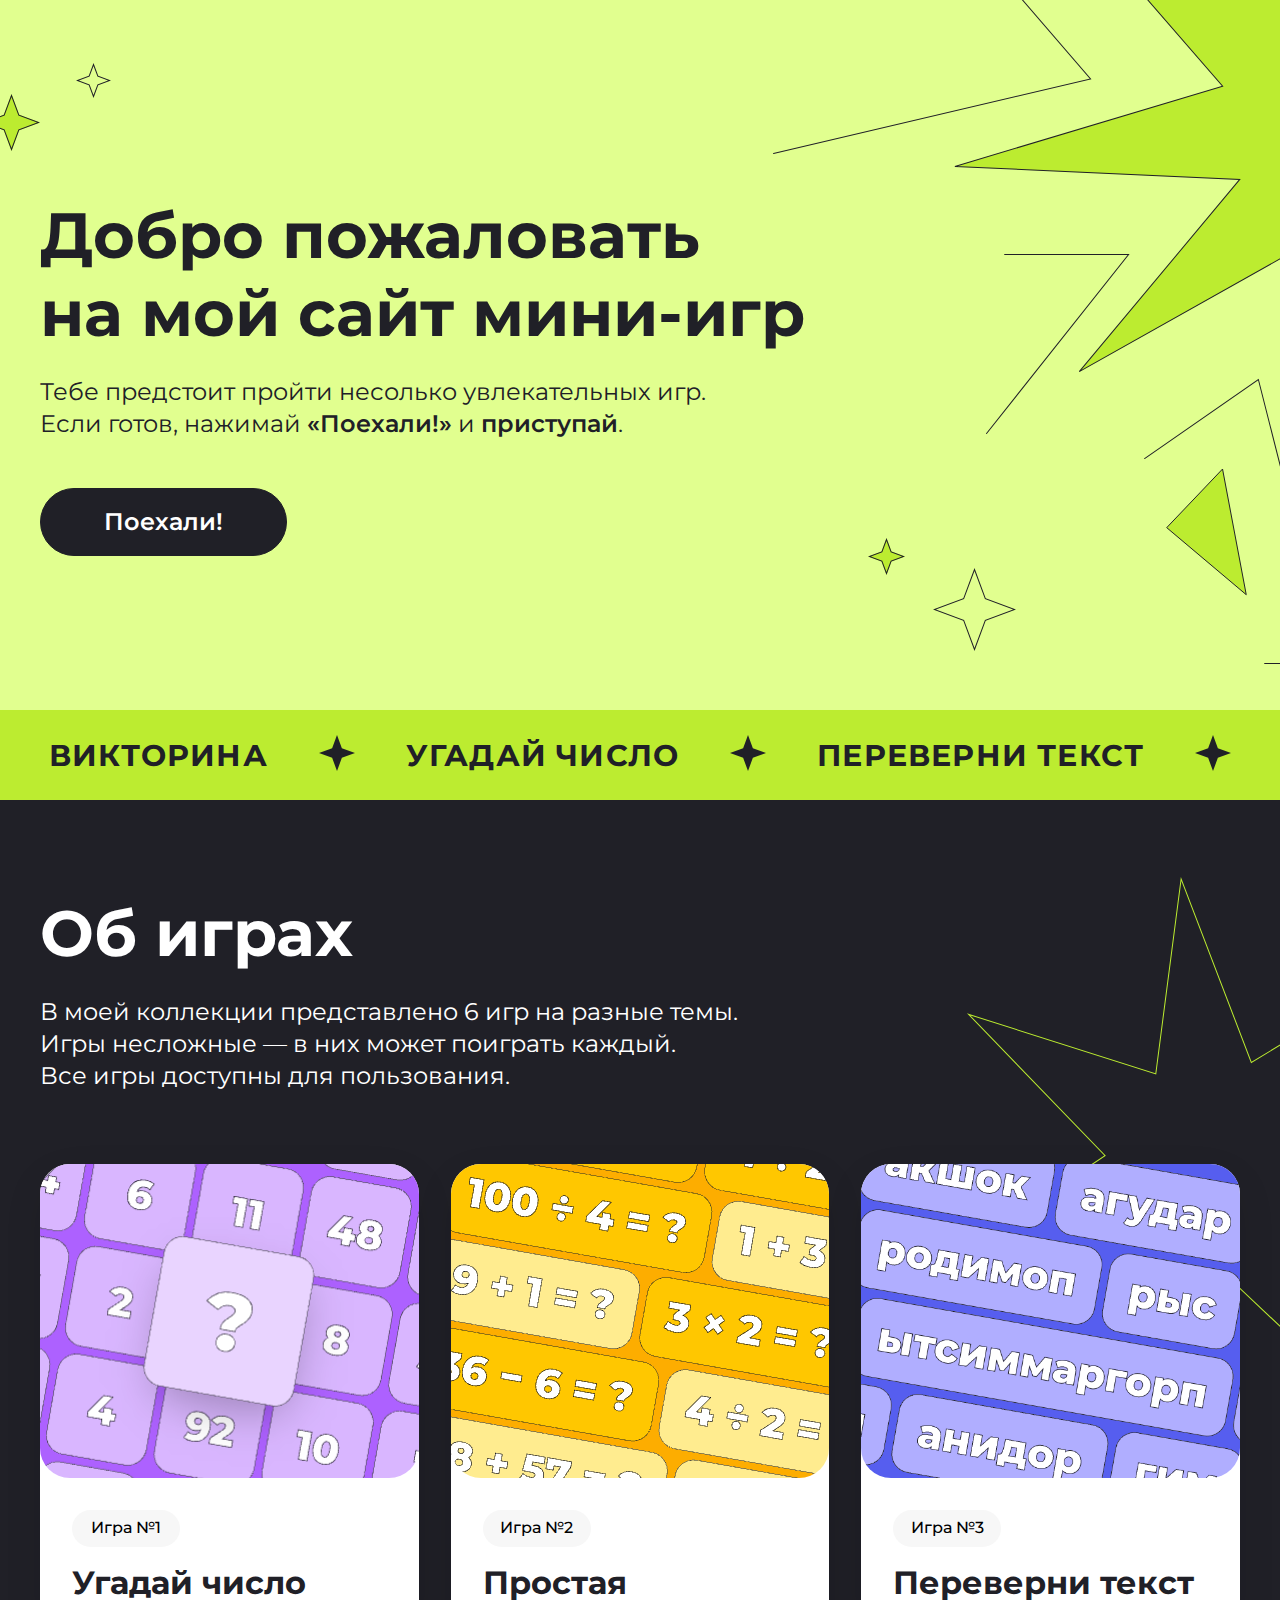
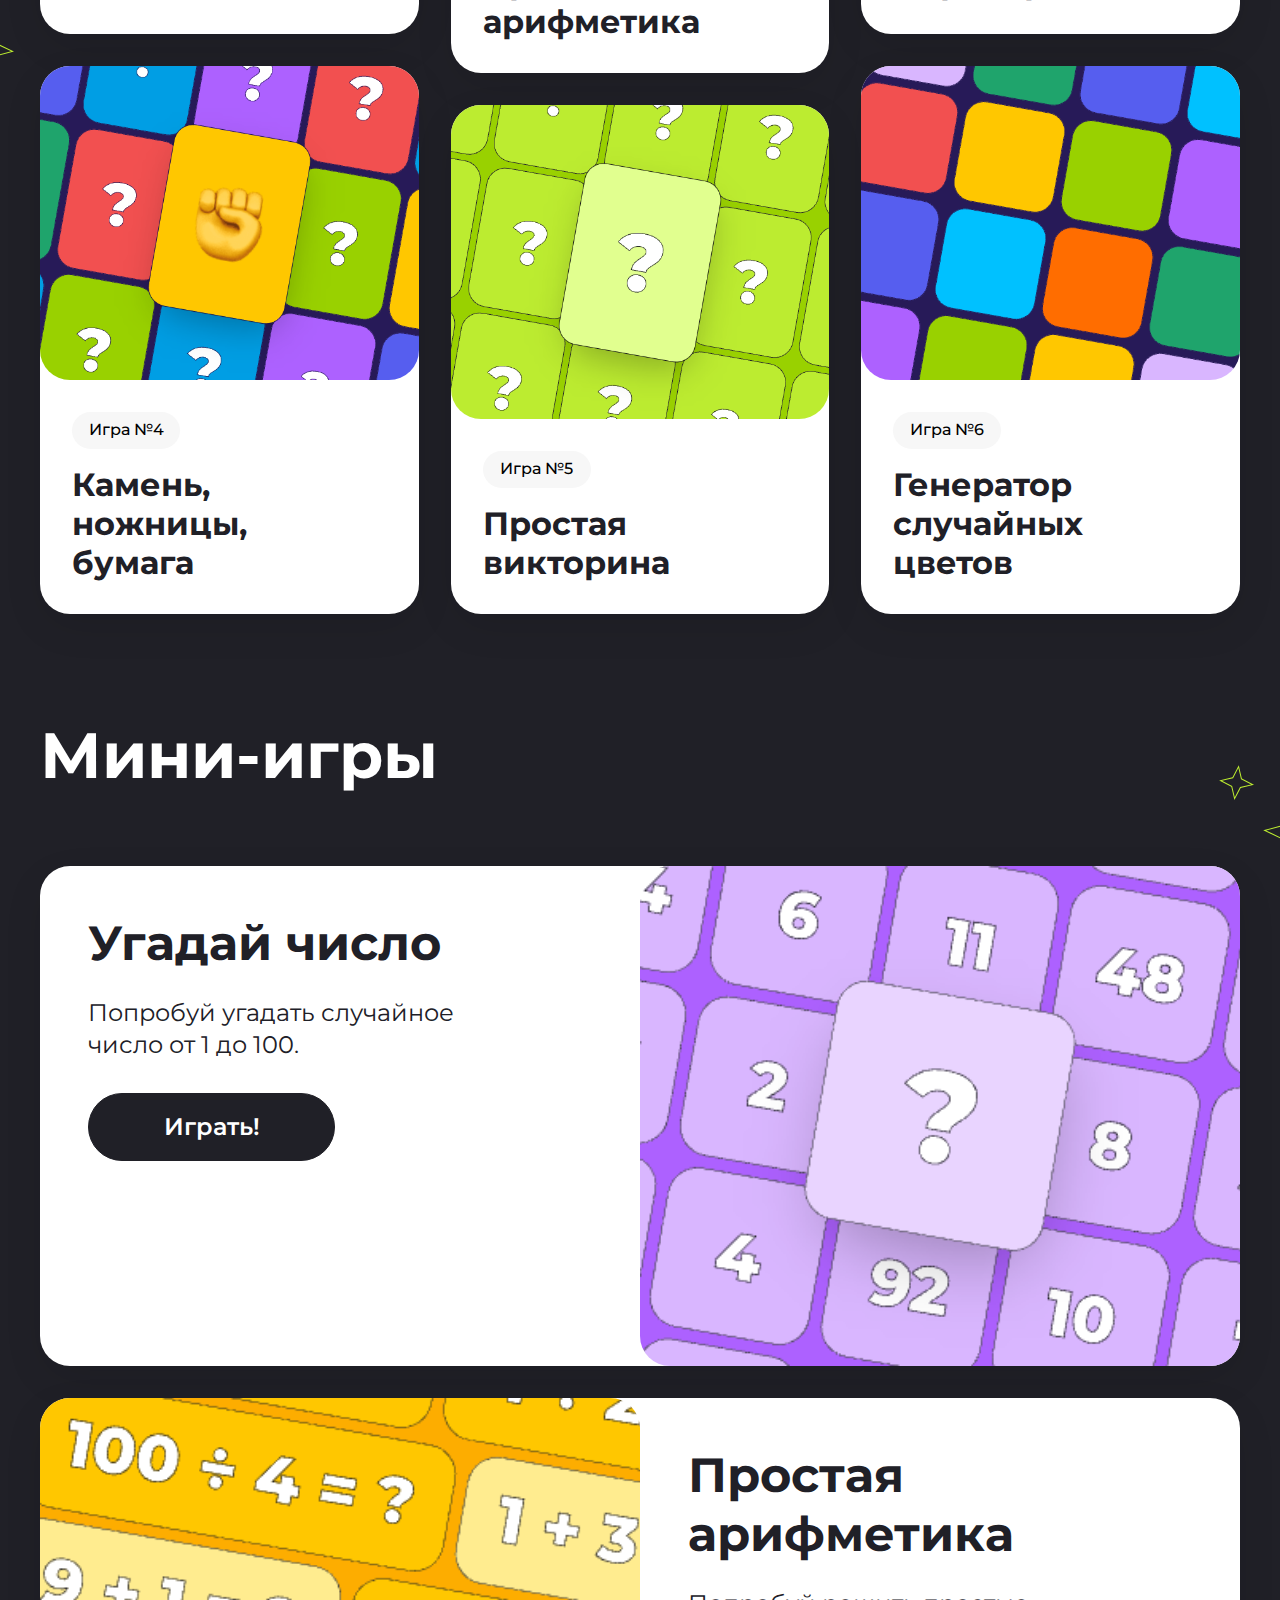
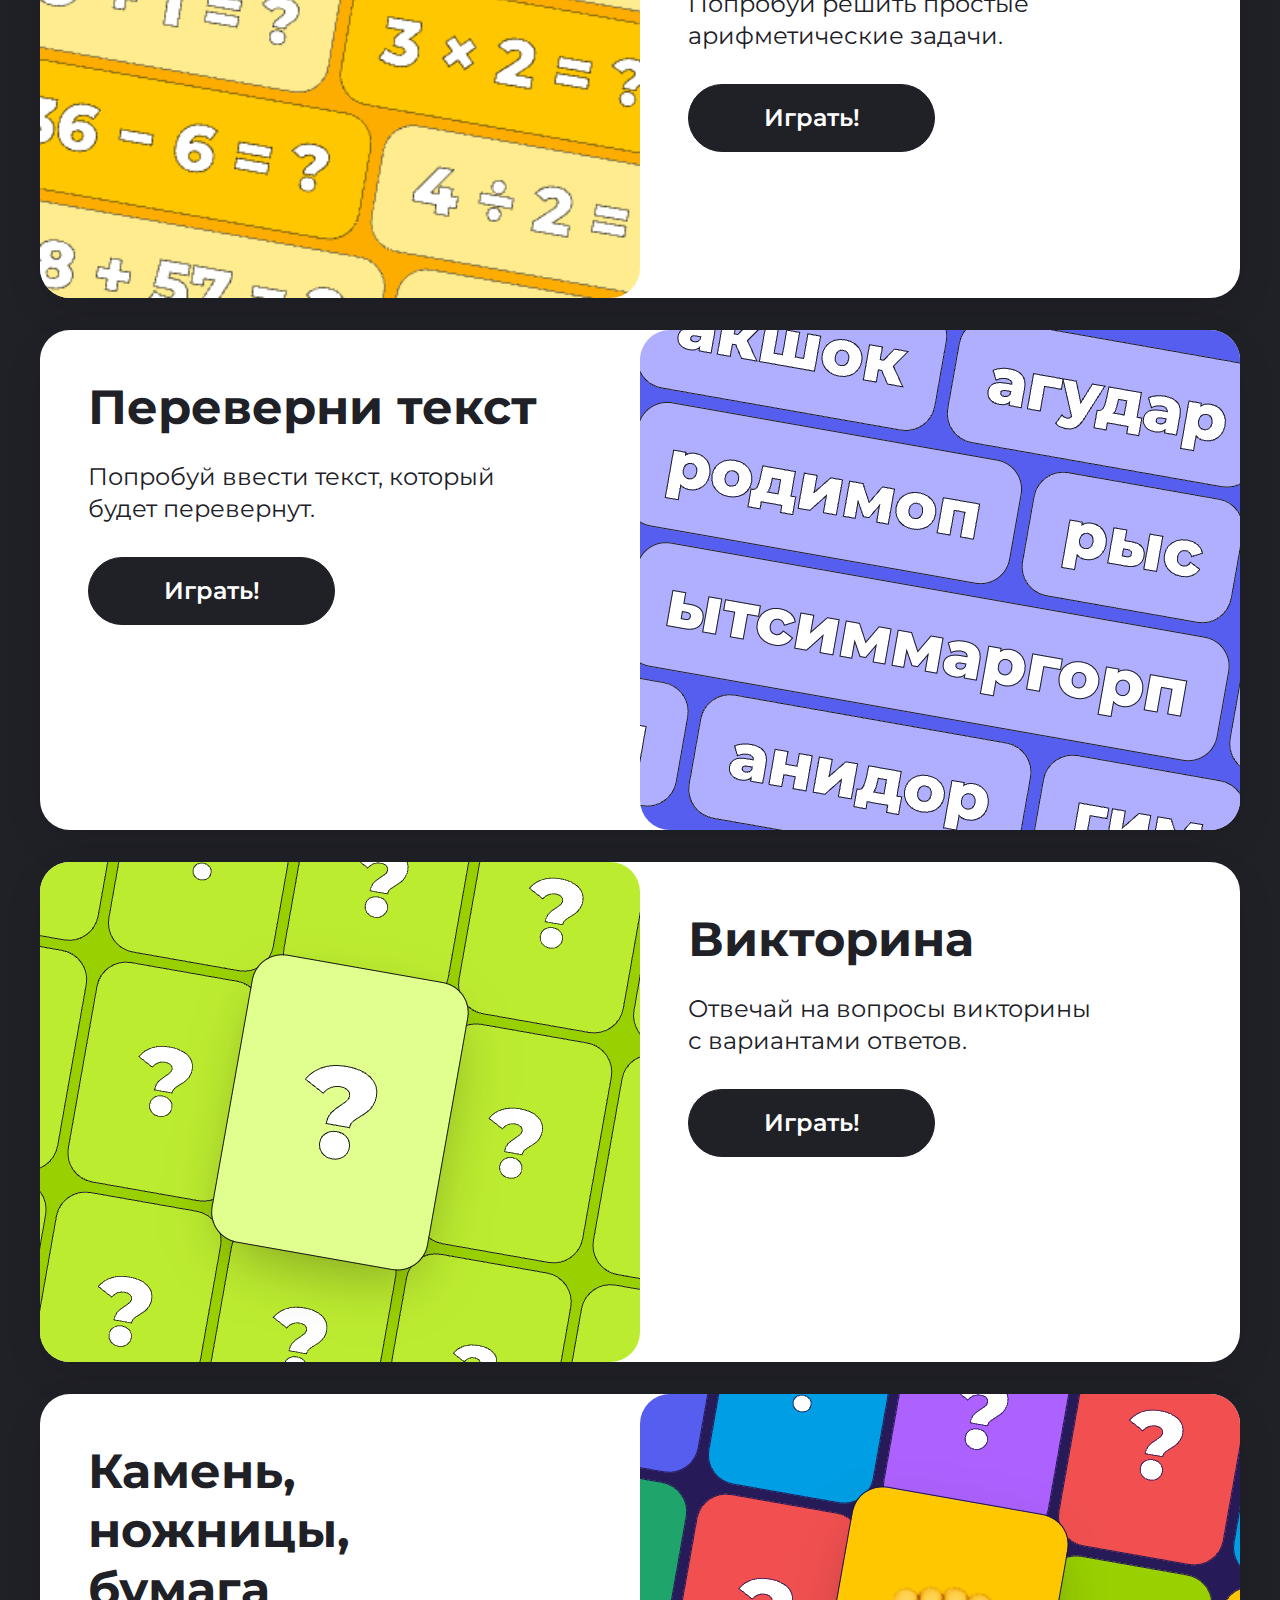
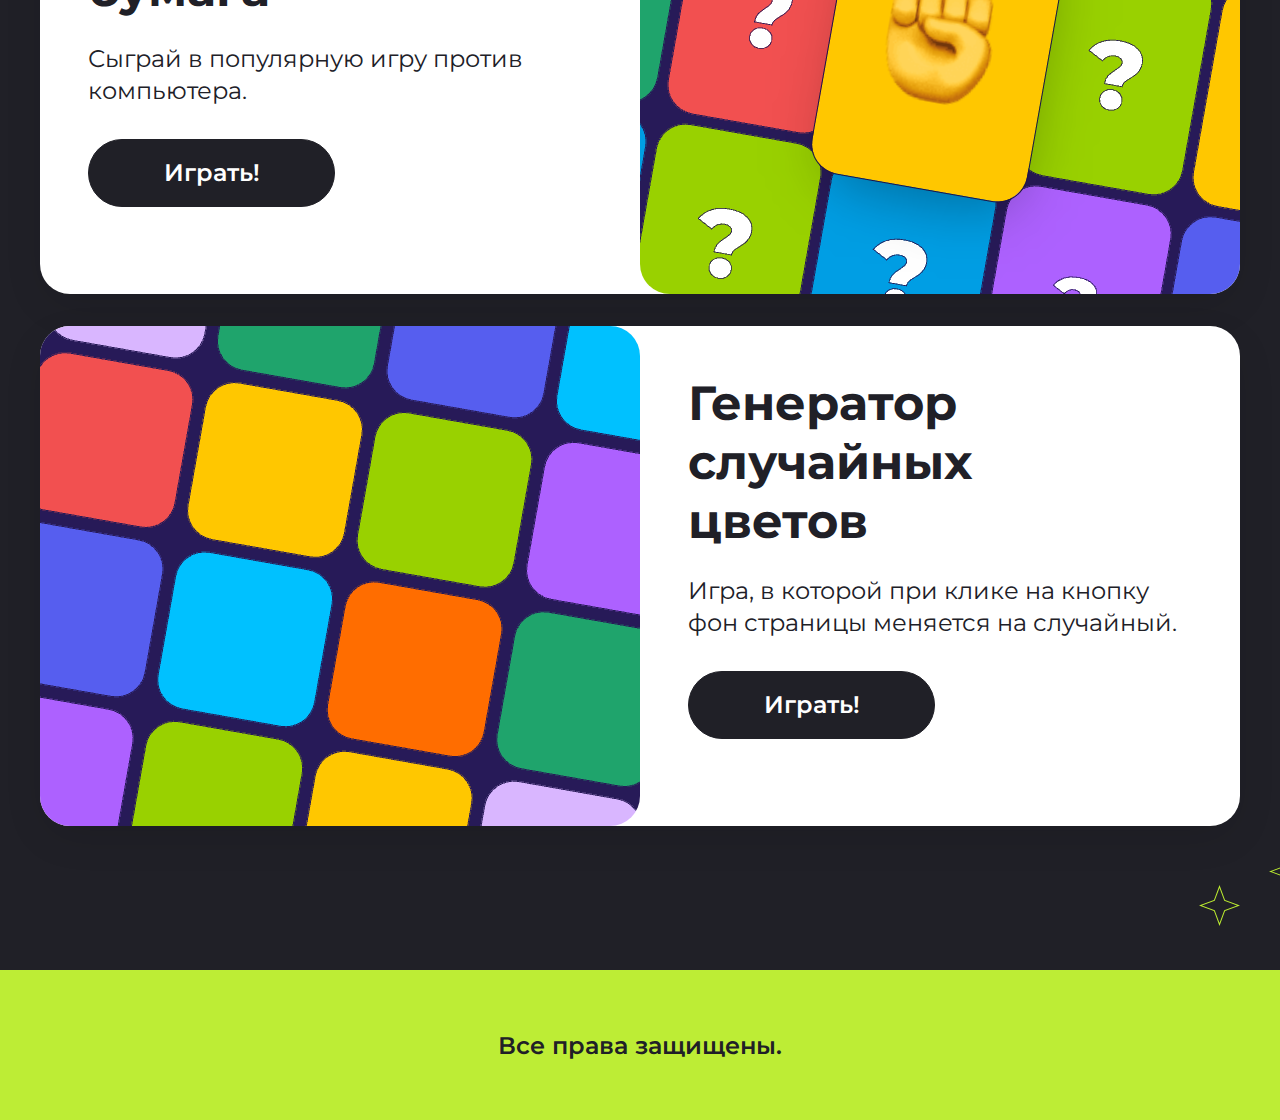
==== index.html @ 2d2fa8d8 "Merge pull request #4 from TheFimerHub/homework_4" ====
<!DOCTYPE html>
<html lang="en">
<head>
    <meta charset="UTF-8">
    <meta name="viewport" content="width=device-width, initial-scale=1.0">
    <title>Mini Games</title>
    <!-- Семейство шрифтов -->
    <link rel="preconnect" href="https://fonts.googleapis.com">
    <link rel="preconnect" href="https://fonts.gstatic.com" crossorigin>
    <link href="https://fonts.googleapis.com/css2?family=Montserrat:ital,wght@0,100..900;1,100..900&display=swap" rel="stylesheet">
    <!-- Css путь -->
    <link rel="stylesheet" href="./css/style.css">
</head>
<body>
    <main>
        <div class="top center">
            <h1 class="top__title">Добро пожаловать 
                <br>на мой сайт мини-игр</h1>
            <p class="top__p">Тебе предстоит пройти несолько увлекательных игр.
            <br> Если готов, нажимай <span>«Поехали!»</span> и <span>приступай</span>.</p>
            <p class="top__p top__p_mob">Тебе предстоит пройти несколько увлекательных игр.
                Если готов, нажимай <span>«Поехали!»</span> и <span>приступай</span>.</p>
                <a href="#about" class="top__btn top__btn_desktop">Поехали!</a>
                <a href="#mgames" class="top__btn top__btn_mobile">Поехали!</a>
        </div>
        <div class="dec-elements">
            <img src="/img/star_1.svg" alt="Декоративная звезда" class="dec-elements__star dec-elements__star_1" aria-label="Декоративный элемент">
            <img src="/img/star_2.svg" alt="Декоративная звезда" class="dec-elements__star dec-elements__star_2" aria-label="Декоративный элемент">
            <img src="/img/star_3.svg" alt="Element" class="dec-elements__star dec-elements__star_3">
            <img src="/img/star_4.svg" alt="Element" class="dec-elements__star dec-elements__star_4">
            <img src="/img/star_5.svg" alt="Element" class="dec-elements__star dec-elements__star_5">
            <img src="/img/triangle.svg" alt="Element" class="dec-elements__triangle">
            <img src="/img/lines.svg" alt="Element" class="dec-elements__lines">
        </div>
        <div class="move-bar">
            <h2 class="move-bar__text">Викторина</h2>
            <div><svg width="36.000000" height="36.000000" viewBox="0 0 36 36" fill="none" xmlns="http://www.w3.org/2000/svg" xmlns:xlink="http://www.w3.org/1999/xlink">
                <defs/>
                <rect width="36.000000" height="36.000000" fill="#FFFFFF" fill-opacity="0"/>
                <path d="M18 0L13.13 13.13L0 18L13.13 22.86L18 36L22.86 22.86L36 18L22.86 13.13L18 0Z" fill="#202027" fill-opacity="1.000000" fill-rule="evenodd"/>
            </svg></div>
            <h2 class="move-bar__text">Угадай число</h2>
            <div><svg width="36.000000" height="36.000000" viewBox="0 0 36 36" fill="none" xmlns="http://www.w3.org/2000/svg" xmlns:xlink="http://www.w3.org/1999/xlink">
                <defs/>
                <rect width="36.000000" height="36.000000" fill="#FFFFFF" fill-opacity="0"/>
                <path d="M18 0L13.13 13.13L0 18L13.13 22.86L18 36L22.86 22.86L36 18L22.86 13.13L18 0Z" fill="#202027" fill-opacity="1.000000" fill-rule="evenodd"/>
            </svg></div>
            <h2 class="move-bar__text">Переверни текст</h2>
            <div><svg width="36.000000" height="36.000000" viewBox="0 0 36 36" fill="none" xmlns="http://www.w3.org/2000/svg" xmlns:xlink="http://www.w3.org/1999/xlink">
                <defs/>
                <rect width="36.000000" height="36.000000" fill="#FFFFFF" fill-opacity="0"/>
                <path d="M18 0L13.13 13.13L0 18L13.13 22.86L18 36L22.86 22.86L36 18L22.86 13.13L18 0Z" fill="#202027" fill-opacity="1.000000" fill-rule="evenodd"/>
            </svg></div>
            <h2 class="move-bar__text">Простая арифметика</h2>
            <div><svg width="36.000000" height="36.000000" viewBox="0 0 36 36" fill="none" xmlns="http://www.w3.org/2000/svg" xmlns:xlink="http://www.w3.org/1999/xlink">
                <defs/>
                <rect width="36.000000" height="36.000000" fill="#FFFFFF" fill-opacity="0"/>
                <path d="M18 0L13.13 13.13L0 18L13.13 22.86L18 36L22.86 22.86L36 18L22.86 13.13L18 0Z" fill="#202027" fill-opacity="1.000000" fill-rule="evenodd"/>
            </svg></div>
            <h2 class="move-bar__text">Камень, ножницы, бумага</h2>
            <div><svg width="36.000000" height="36.000000" viewBox="0 0 36 36" fill="none" xmlns="http://www.w3.org/2000/svg" xmlns:xlink="http://www.w3.org/1999/xlink">
                <defs/>
                <rect width="36.000000" height="36.000000" fill="#FFFFFF" fill-opacity="0"/>
                <path d="M18 0L13.13 13.13L0 18L13.13 22.86L18 36L22.86 22.86L36 18L22.86 13.13L18 0Z" fill="#202027" fill-opacity="1.000000" fill-rule="evenodd"/>
            </svg></div>
            <h2 class="move-bar__text">Генератор случайных цветов</h2>
            <div><svg width="36.000000" height="36.000000" viewBox="0 0 36 36" fill="none" xmlns="http://www.w3.org/2000/svg" xmlns:xlink="http://www.w3.org/1999/xlink">
                <defs/>
                <rect width="36.000000" height="36.000000" fill="#FFFFFF" fill-opacity="0"/>
                <path d="M18 0L13.13 13.13L0 18L13.13 22.86L18 36L22.86 22.86L36 18L22.86 13.13L18 0Z" fill="#202027" fill-opacity="1.000000" fill-rule="evenodd"/>
            </svg></div>
        </div>
    </main>
    <section id="about" class="about center">
        <h1 class="about__title">Об играх</h1>
        <h1 class="about__title about__title_mob">Мини-игры</h1>
        <p class="about__p about__p_mob">
            В моей коллекции представлено 6 игр на разные темы.
            <br>Игры несложные — в них может поиграть каждый.
            <br>Все игры доступны для пользования.
        </p>
        <div class="cards">
            <div class="cards__col">
                <article class="card">
                    <a href="#game1" class="card__link">
                        <div class="card__img card__img_1"></div>
                        <div class="card__info">
                            <h4 class="card__ground">Игра №1</h4>
                            <h3 class="card__name">Угадай число</h3>
                        </div>
                    </a>
                </article>
                <article class="card">
                    <a href="#game4" class="card__link">
                        <div class="card__img card__img_4"></div>
                        <div class="card__info">
                            <h4 class="card__ground">Игра №4</h4>
                            <h3 class="card__name">Камень, ножницы,<br>бумага</h3>
                        </div>
                    </a>
                </article>
            </div>
            <div class="cards__col">
                <article class="card">
                    <a href="#game2" class="card__link">
                        <div class="card__img card__img_2"></div>
                        <div class="card__info">
                            <h4 class="card__ground">Игра №2</h4>
                            <h3 class="card__name">Простая арифметика</h3>
                        </div>
                    </a>
                </article>
                <article class="card">
                    <a href="#game5" class="card__link">
                        <div class="card__img card__img_5"></div>
                        <div class="card__info">
                            <h4 class="card__ground">Игра №5</h4>
                            <h3 class="card__name">Простая викторина</h3>
                            <!-- <p class="card__p">Отвечай на вопросы викторины с вариантами ответов.</p> -->
                        </div>
                    </a>
                </article>
            </div>
            <div class="cards__col">
                <article class="card">
                    <a href="#game3" class="card__link">
                        <div class="card__img card__img_3"></div>
                        <div class="card__info">
                            <h4 class="card__ground">Игра №3</h4>
                            <h3 class="card__name">Переверни текст</h3>
                        </div>
                    </a>
                </article>
                <article class="card">
                    <a href="#game6" class="card__link">
                        <div class="card__img card__img_6"></div>
                        <div class="card__info">
                            <h4 class="card__ground">Игра №6</h4>
                            <h3 class="card__name">Генератор случайных цветов</h3>
                        </div>
                    </a>
                </article>
            </div>
        </div>
        <div class="dec-elements">
            <img src="/img/star_6.svg" class="dec-elements__star dec-elements__star_6" alt="Element">
            <img src="/img/star_7.svg" class="dec-elements__star dec-elements__star_7" alt="Element">
            <img src="/img/star_8.svg" class="dec-elements__star dec-elements__star_8" alt="Element">
        </div>
    </section>
    <section id="mgames" class="mgames center">
        <h1 class="mgames__title">Мини-игры</h1>
        <div class="cards-long">
            <article id="game1" class="card-long">
                <div class="card-long__content">
                    <div class="card-long__info">
                        <h3 class="card-long__name">Угадай число</h3>
                        <p class="card-long__p">Попробуй угадать случайное<br>число от 1 до 100.</p>
                        <a href="#" class="card-long__btn">Играть!</a>
                    </div>
                    <div class="card-long__img card-long__img_1"></div>
                </div>
            </article>
            <article id="game2" class="card-long">
                <div class="card-long__content">
                    <div class="card-long__info">
                        <h3 class="card-long__name">Простая<br>арифметика</h3>
                        <p class="card-long__p">Попробуй решить простые арифметические задачи.</p>
                        <a href="#" class="card-long__btn">Играть!</a>
                    </div>
                    <div class="card-long__img card-long__img_2"></div>
                </div>
            </article>
            <article id="game3" class="card-long">
                <div class="card-long__content">
                    <div class="card-long__info">
                        <h3 class="card-long__name">Переверни текст</h3>
                        <p class="card-long__p">Попробуй ввести текст, который <br>будет перевернут.</p>
                        <a href="#" class="card-long__btn">Играть!</a>
                    </div>
                    <div class="card-long__img card-long__img_3"></div>
                </div>
            </article>
            <article id="game5" class="card-long">
                <div class="card-long__content">
                    <div class="card-long__info">
                        <h3 class="card-long__name">Викторина</h3>
                        <p class="card-long__p">Отвечай на вопросы викторины<br>с вариантами ответов.</p>
                        <a href="#" class="card-long__btn">Играть!</a>
                    </div>
                    <div class="card-long__img card-long__img_5"></div>
                </div>
            </article>
            <article class="card-long">
                <div id="game4" class="card-long__content">
                    <div class="card-long__info">
                        <h3 class="card-long__name">Камень, <br>ножницы, <br>бумага</h3>
                        <p class="card-long__p">Сыграй в популярную игру против компьютера.</p>
                        <a href="#" class="card-long__btn">Играть!</a>
                    </div>
                    <div class="card-long__img card-long__img_4"></div>
                </div>
            </article>
            <article id="game6" class="card-long">
                <div class="card-long__content">
                    <div class="card-long__info">
                        <h3 class="card-long__name">Генератор <br>случайных <br>цветов</h3>
                        <p class="card-long__p">Игра, в которой при клике на кнопку фон страницы меняется на случайный.</p>
                        <a href="#" class="card-long__btn">Играть!</a>
                    </div>
                    <div class="card-long__img card-long__img_6"></div>
                </div>
            </article>
        </div>
        <div class="dec-elements">
            <img src="/img/stars_up.svg" class="dec-elements__star dec-elements__star_9" alt="Element">
            <img src="/img/stars_down.svg" class="dec-elements__star dec-elements__star_10" alt="Element">
        </div>
    </section>
    <footer class="footer">
        <p class="footer__p">Все права защищены.</p>
    </footer>
    <script src="./js/tasks3.js"></script>
</body>
</html>
---- css/style.css ----
@charset "UTF-8";
* {
  margin: 0;
  padding: 0;
}

body {
  font-family: "Montserrat", sans-serif;
  overflow-x: hidden;
}

h1 {
  color: rgb(32, 32, 39);
  font-size: 64px;
  font-weight: 700;
  line-height: 78px;
}

h3 {
  color: rgb(32, 32, 39);
  font-size: 32px;
  font-weight: 700;
  line-height: 39px;
}

p {
  color: rgb(32, 32, 39);
  font-size: 24px;
  font-weight: 400;
  line-height: 32px;
}

p span {
  font-weight: 600;
}

a {
  text-decoration: none;
}

.center {
  padding-left: calc(50% - 600px);
  padding-right: calc(50% - 600px);
}

.top {
  height: 800px;
  background-color: rgb(225, 255, 143);
}
.top__title {
  padding-top: 196px;
}
.top__p {
  margin-top: 24px;
}
.top__p_mob {
  display: none;
}
.top__btn {
  display: block;
  padding-top: 16px;
  padding-bottom: 16px;
  box-sizing: border-box;
  border: 1px solid rgb(32, 32, 39);
  border-radius: 60px;
  font-family: Montserrat;
  font-weight: 600;
  line-height: 141.69%;
  text-align: center;
  transition: all 0.3s ease-in-out;
  width: 247px;
  margin-top: 48px;
  background: rgb(32, 32, 39);
  color: rgb(255, 255, 255);
  font-size: 24px;
}
.top__btn:hover {
  border: 1px solid rgb(32, 32, 39);
  color: rgb(32, 32, 39);
  background: rgb(255, 255, 255);
}
.top__btn_mobile {
  display: none;
}

.dec-elements__star {
  position: absolute;
}
.dec-elements__star_1 {
  top: 63px;
  left: calc(50% - 564px);
}
.dec-elements__star_2 {
  top: 94px;
  left: calc(50% - 657px);
}
.dec-elements__star_3 {
  top: 568px;
  right: calc(50% - 376px);
}
.dec-elements__star_4 {
  top: 538px;
  right: calc(50% - 265px);
}
.dec-elements__star_5 {
  top: -268px;
  right: calc(50% - 1120px);
}
.dec-elements__star_6 {
  top: 877px;
  left: calc(50% + 300px);
}
.dec-elements__star_7 {
  top: 1570px;
  left: calc(50% - 695px);
}
.dec-elements__star_8 {
  top: 1622px;
  left: calc(50% - 680px);
}
.dec-elements__star_9 {
  top: 2363px;
  left: calc(50% + 577px);
}
.dec-elements__star_10 {
  top: 5637px;
  left: calc(50% + 559px);
}
.dec-elements__triangle {
  position: absolute;
  right: calc(50% - 607px);
  top: 468px;
}
.dec-elements__lines {
  position: absolute;
  right: calc(50% - 725px);
  top: -10px;
}

.move-bar {
  display: flex;
  position: absolute;
  top: 710px;
  align-items: center;
  gap: 51px;
  padding-left: 49px;
  padding-right: 49px;
  height: 90px;
  background-color: rgb(188, 236, 48);
}
.move-bar__text {
  color: rgb(32, 32, 39);
  font-family: Montserrat;
  font-size: 30px;
  font-weight: 700;
  line-height: 110%;
  letter-spacing: 0.04em;
  text-align: left;
  text-transform: uppercase;
  white-space: nowrap;
}

.about {
  height: 1470px;
  background-color: rgb(32, 32, 39);
}
.about__title {
  padding-top: 94px;
  color: rgb(255, 255, 255);
}
.about__title_mob {
  display: none;
}
.about__p {
  margin-top: 24px;
  color: #ffffff;
}

.mgames {
  height: 3500px;
  background-color: rgb(32, 32, 39);
}
.mgames__title {
  padding-top: 46px;
  color: rgb(255, 255, 255);
}
.mgames__p {
  margin-top: 24px;
  color: #ffffff;
}

.cards {
  margin-top: 72px;
  position: absolute;
  z-index: 1;
  display: flex;
  flex-direction: row;
  gap: 32px;
}
.cards__col {
  display: flex;
  flex-direction: column;
  row-gap: 32px;
}

.cards-long {
  margin-top: 72px;
  width: 100%;
  max-width: 1200px;
  position: absolute;
  z-index: 1;
  display: flex;
  flex-direction: column;
  gap: 32px;
}

.card {
  background-color: rgb(255, 255, 255);
  border-radius: 30px;
  box-shadow: 0px 12.61px 42.25px -7.57px rgba(0, 0, 0, 0.13);
  width: 378.6666666667px;
}
.card__img {
  border-radius: 30px;
  background-repeat: no-repeat;
  background-size: cover;
  height: 314px;
}
.card__img_1 {
  background-image: url("/img/card_cover_1.png");
}
.card__img_2 {
  background-image: url("/img/card_cover_2.png");
}
.card__img_3 {
  background-image: url("/img/card_cover_3.png");
}
.card__img_4 {
  background-image: url("/img/card_cover_4.png");
}
.card__img_5 {
  background-image: url("/img/card_cover_5.png");
}
.card__img_6 {
  background-image: url("/img/card_cover_6.png");
}
.card__info {
  margin: 32px;
}
.card__content {
  display: flex;
  flex-direction: row;
}
.card__ground {
  color: rgb(0, 0, 0);
  font-size: 16px;
  padding-top: 8px;
  font-weight: 500;
  padding-bottom: 10px;
  text-align: center;
  width: 108px;
  border-radius: 52.58px;
  background: rgb(247, 247, 247);
}
.card__name {
  margin-top: 16px;
}

.card-long {
  background-color: rgb(255, 255, 255);
  border-radius: 30px;
  box-shadow: 0px 12.61px 42.25px -7.57px rgba(0, 0, 0, 0.13);
  width: 100%;
  height: 500px;
}
.card-long__info {
  margin: 48px;
}
.card-long__img {
  border-radius: 30px;
  background-repeat: no-repeat;
  background-size: cover;
  height: 500px;
  width: 100%;
}
.card-long__img_1 {
  background-image: url("/img/card_cover_1.png");
}
.card-long__img_2 {
  background-image: url("/img/card_cover_2.png");
}
.card-long__img_3 {
  background-image: url("/img/card_cover_3.png");
}
.card-long__img_4 {
  background-image: url("/img/card_cover_4.png");
}
.card-long__img_5 {
  background-image: url("/img/card_cover_5.png");
}
.card-long__img_6 {
  background-image: url("/img/card_cover_6.png");
}
.card-long__content {
  display: grid;
  grid-template-columns: 1fr 1fr;
}
.card-long__name {
  font-size: 48px;
  line-height: 59px;
}
.card-long__p {
  margin-top: 24px;
  font-size: 24px;
}
.card-long__btn {
  display: block;
  width: 247px;
  margin-top: 32px;
  padding-top: 16px;
  padding-bottom: 16px;
  box-sizing: border-box;
  border: 1px solid rgb(32, 32, 39);
  border-radius: 60px;
  background: rgb(32, 32, 39);
  color: rgb(255, 255, 255);
  font-family: Montserrat;
  font-size: 24px;
  font-weight: 600;
  line-height: 141.69%;
  text-align: center;
  transition: all 0.3s ease-in-out;
}
.card-long__btn:hover {
  border: 1px solid rgb(32, 32, 39);
  color: rgb(32, 32, 39);
  background: rgb(255, 255, 255);
}

/* Для нечетных карточек */
.card-long:nth-child(odd) .card-long__info {
  grid-column: span 1;
  grid-row: 1;
}
.card-long:nth-child(odd) .card-long__img {
  grid-column: 2/3;
  grid-row: 1;
}

/* Для четных карточек */
.card-long:nth-child(even) .card-long__info {
  grid-column: 2/3;
  grid-row: 1;
}
.card-long:nth-child(even) .card-long__img {
  grid-column: span 1;
  grid-row: 1;
}

.footer {
  background-color: rgb(189, 237, 53);
  height: 150px;
  display: flex;
  justify-content: center;
  align-items: center;
}
.footer__p {
  font-size: 24px;
  font-weight: 600;
  line-height: 29px;
  text-align: center;
}

@media (max-width: 767px) {
  html,
  body {
    overflow-x: hidden;
    position: relative;
    width: 100%;
  }
  .center {
    padding-left: 16px;
    padding-right: 16px;
  }
  .top {
    padding-left: 40px !important;
    padding-right: 40px !important;
    display: flex;
    flex-direction: column;
    align-items: center;
    text-align: center;
    height: 700px;
  }
  .top__title {
    padding-top: 147px;
    color: rgb(32, 32, 39);
    font-size: 40px;
    font-weight: 700;
    line-height: 49px;
    text-align: center;
  }
  .top__p {
    display: none;
    font-size: 16px;
    line-height: 20px;
    text-align: center;
  }
  .top__p_mob {
    display: inline;
  }
  .top__btn_desktop {
    display: none;
  }
  .top__btn_mobile {
    display: block;
    width: 285px;
    font-size: 16px;
    margin-top: 32px;
  }
  .move-bar {
    height: 52px;
    top: 648px;
    gap: 30px;
    padding-left: 16px;
    padding-right: 16px;
  }
  .move-bar__text {
    font-size: 16px;
  }
  .move-bar svg {
    width: 19.34px;
    height: 19.34px;
  }
  .about {
    display: none;
  }
  .cards {
    display: flex;
    flex-direction: column;
    gap: 24px;
    margin-top: 48px;
  }
  .cards__col {
    gap: 24px;
  }
  .card {
    width: 343px;
  }
  .card__img {
    height: 285px;
  }
  .card__info {
    padding: 29px;
    padding-bottom: 32px;
  }
  .card__ground {
    display: none;
  }
  .card__name {
    margin-top: 0px;
  }
  .card__p {
    display: block;
    margin-top: 16px;
    font-size: 16px;
    line-height: 20px;
  }
  .card__link {
    text-decoration: none;
    color: inherit;
    display: block;
    height: 100%;
  }
  .card__btn {
    display: block;
    width: 285px;
    margin-top: 32px;
    padding-top: 16px;
    padding-bottom: 16px;
    box-sizing: border-box;
    border: 1px solid rgb(32, 32, 39);
    border-radius: 60px;
    background: rgb(32, 32, 39);
    color: rgb(255, 255, 255);
    font-family: Montserrat;
    font-size: 16px;
    font-weight: 600;
    line-height: 141.69%;
    text-align: center;
    transition: all 0.3s ease-in-out;
  }
  .card__btn:hover {
    border: 1px solid rgb(32, 32, 39);
    color: rgb(32, 32, 39);
    background: rgb(255, 255, 255);
  }
  .dec-elements__star {
    position: absolute;
  }
  .dec-elements__star_1 {
    width: 21px;
    width: 21px;
    top: 64px;
    left: 91px;
  }
  .dec-elements__star_2 {
    width: 35px;
    height: 35px;
    top: 97px;
    left: 37px;
  }
  .dec-elements__star_3 {
    width: 40px;
    height: 40px;
    top: 580px;
    right: 34px;
  }
  .dec-elements__star_4 {
    width: 18px;
    height: 18px;
    top: 557px;
    right: 86px;
  }
  .dec-elements__star_5 {
    width: 223px;
    height: 238spx;
    top: -82px;
    left: 230px;
  }
  .dec-elements__star_6 {
    top: 877px;
    left: calc(50% + 300px);
  }
  .dec-elements__star_7 {
    top: 1570px;
    left: calc(50% - 695px);
  }
  .dec-elements__star_8 {
    top: 1622px;
    left: calc(50% - 680px);
  }
  .dec-elements__triangle, .dec-elements__lines {
    display: none;
  }
  .mgames {
    height: 3740px;
  }
  .mgames__title {
    font-size: 40px;
    line-height: 49px;
    padding-top: 46px;
  }
  .mgames .dec-elements {
    display: none;
  }
  .cards-long {
    margin-top: 48px;
    width: calc(100% - 32px);
    gap: 24px;
  }
  .card-long {
    width: 100%;
    height: inherit;
  }
  .card-long__info {
    margin: 29px;
    margin-bottom: 32px;
  }
  .card-long__img {
    border-radius: 30px;
    background-repeat: no-repeat;
    background-size: cover;
    height: 285px;
    width: 100%;
  }
  .card-long__img_1 {
    background-image: url("/img/card_cover_1.png");
  }
  .card-long__img_2 {
    background-image: url("/img/card_cover_2.png");
  }
  .card-long__img_3 {
    background-image: url("/img/card_cover_3.png");
  }
  .card-long__img_4 {
    background-image: url("/img/card_cover_4.png");
  }
  .card-long__img_5 {
    background-image: url("/img/card_cover_5.png");
  }
  .card-long__img_6 {
    background-image: url("/img/card_cover_6.png");
  }
  .card-long__content {
    display: flex;
    flex-direction: column-reverse;
    width: 100%;
  }
  .card-long__name {
    font-size: 32px;
    line-height: 39px;
  }
  .card-long__p {
    font-size: 16px;
    line-height: 20px;
    margin-top: 16px;
  }
  .card-long__btn {
    width: 100%;
    margin-top: 32px;
    font-size: 16px;
  }
  .footer {
    background-color: rgb(189, 237, 53);
    height: 100px;
    display: flex;
    justify-content: center;
    align-items: center;
  }
  .footer__p {
    font-size: 16px;
    font-weight: 600;
    line-height: 20px;
    text-align: center;
  }
}/*# sourceMappingURL=style.css.map */
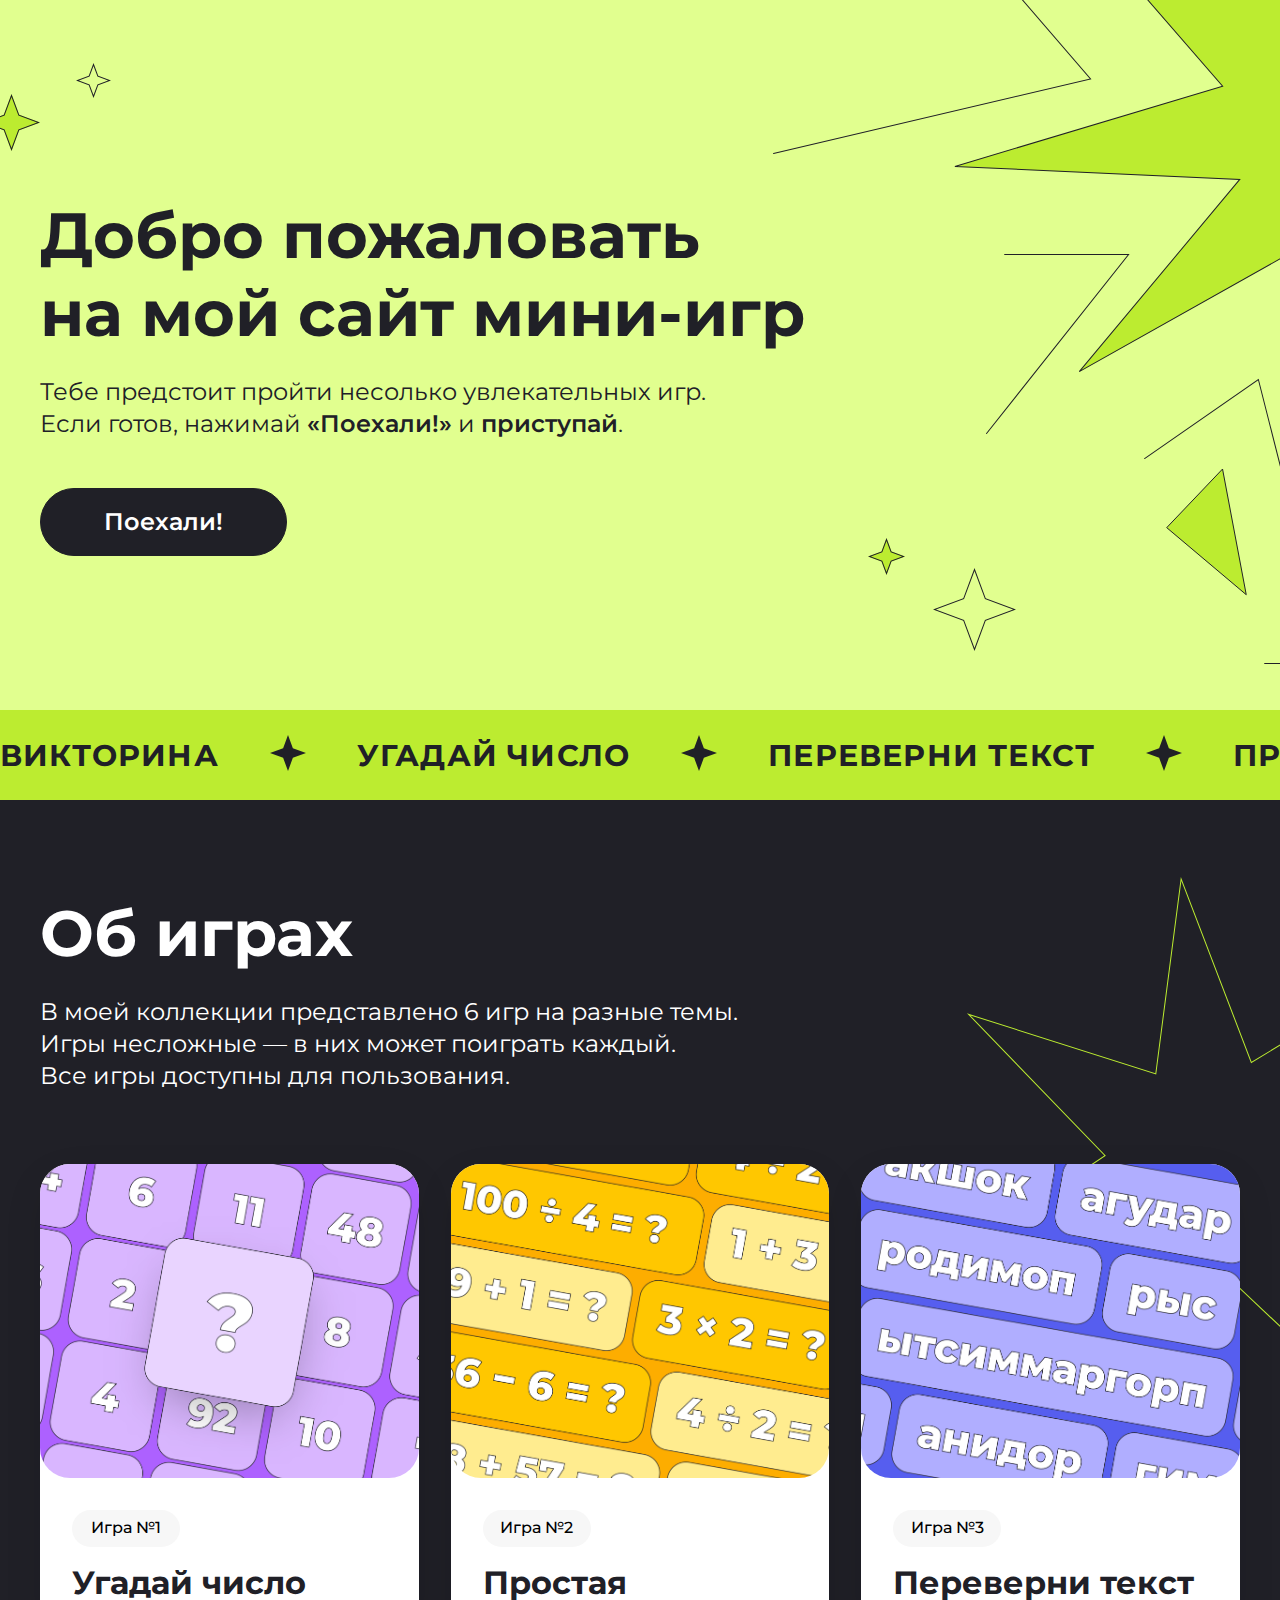
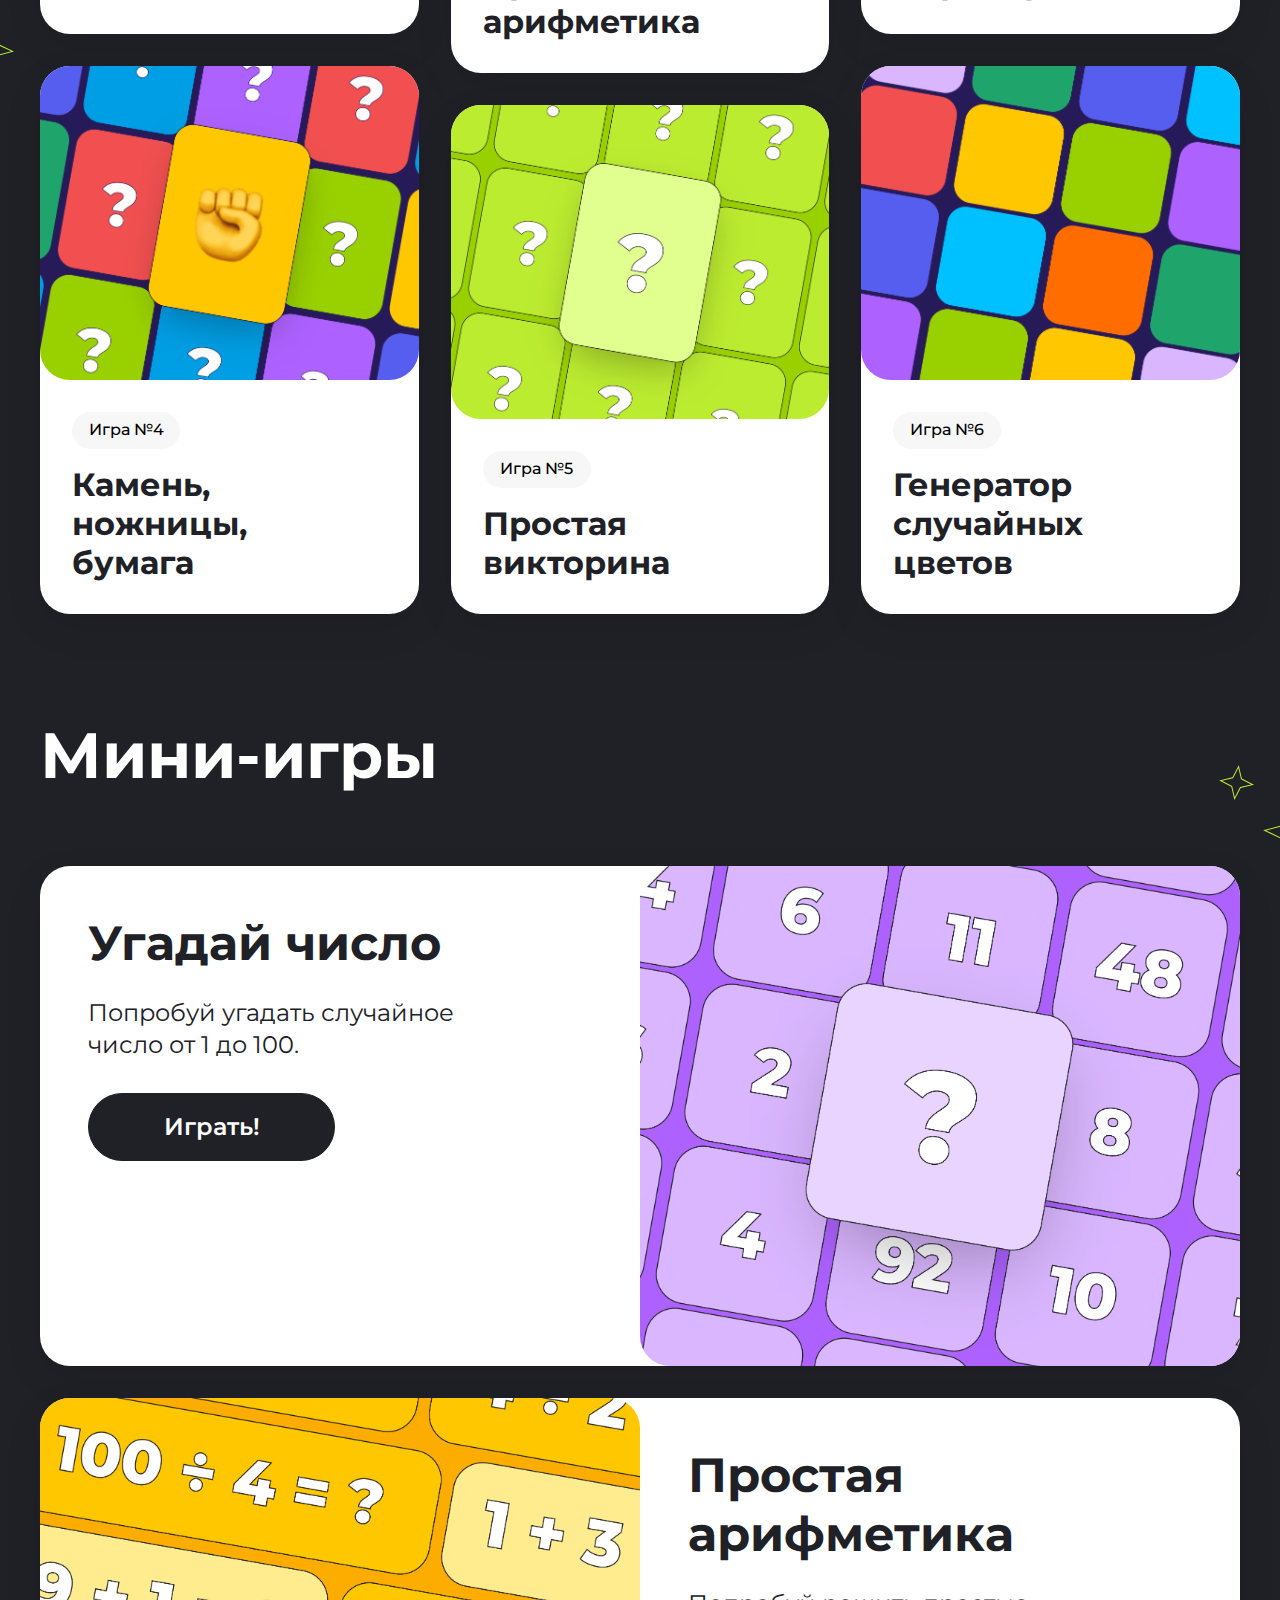
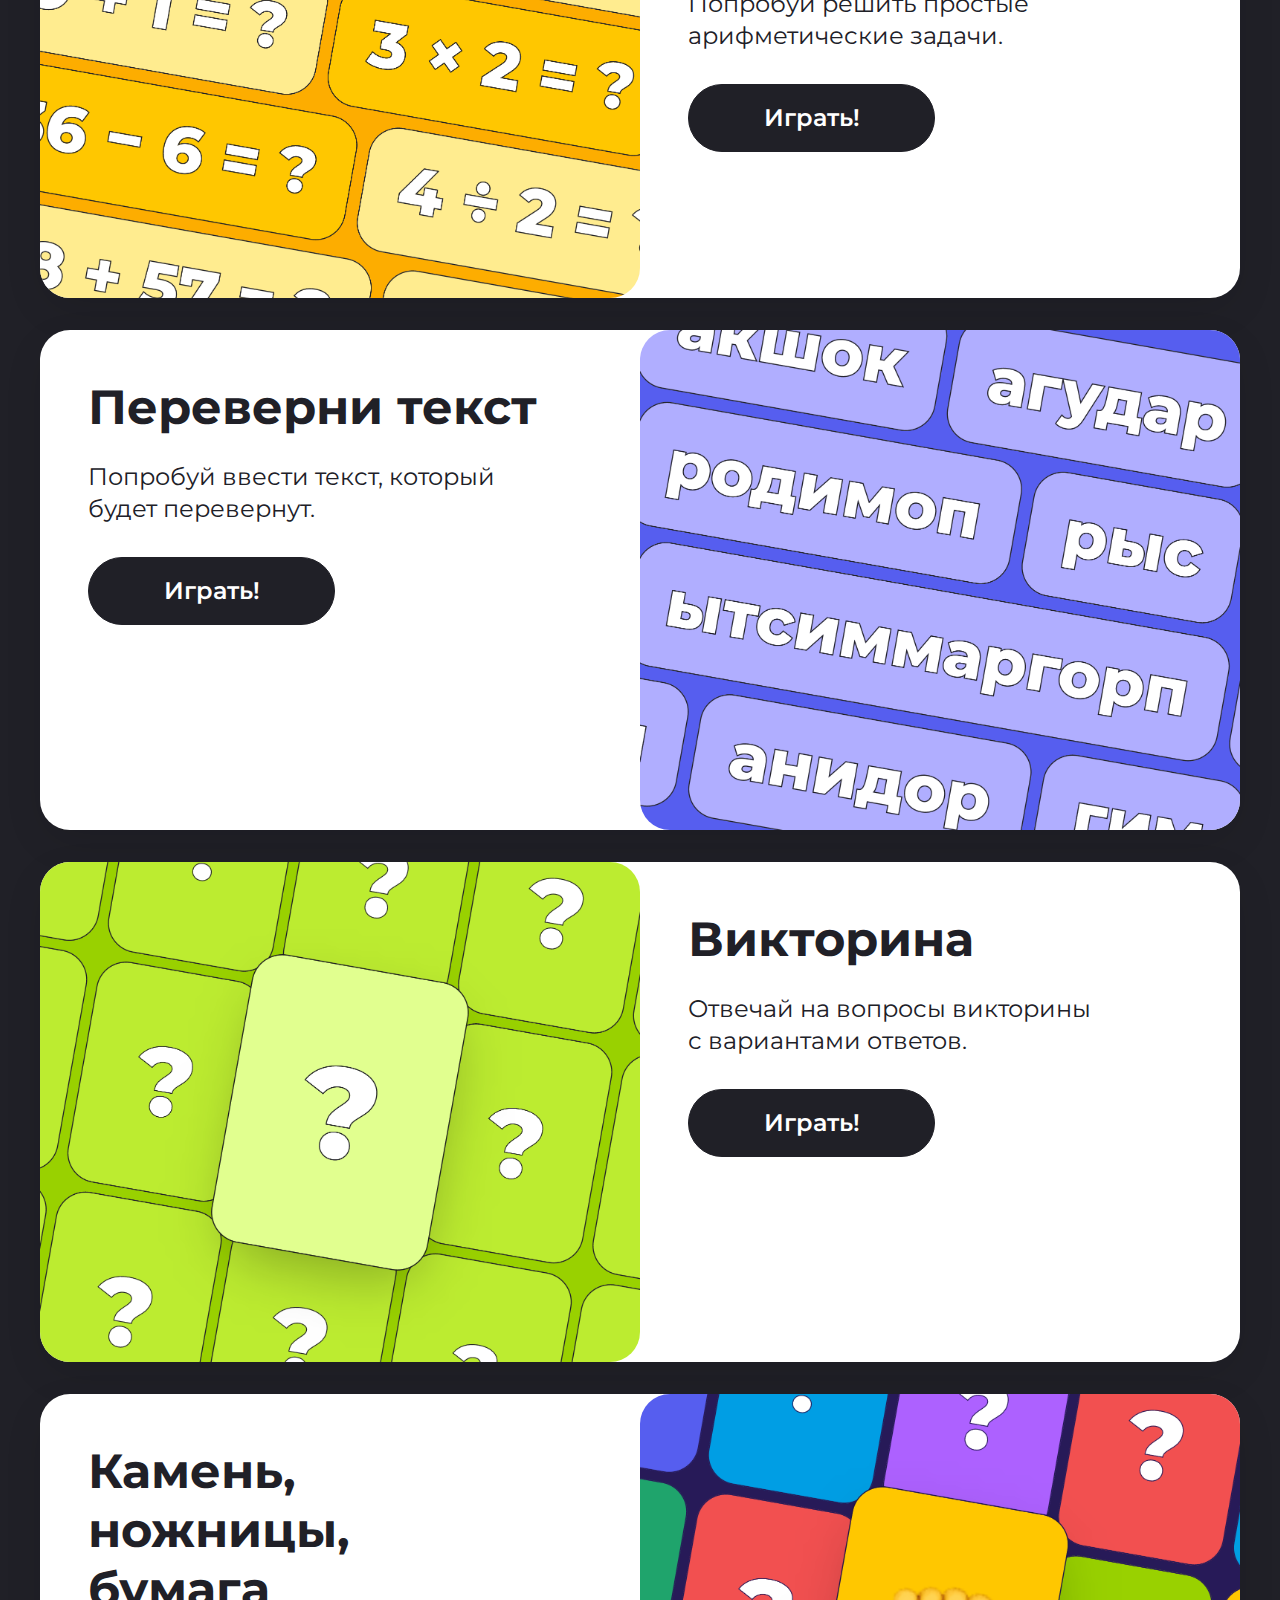
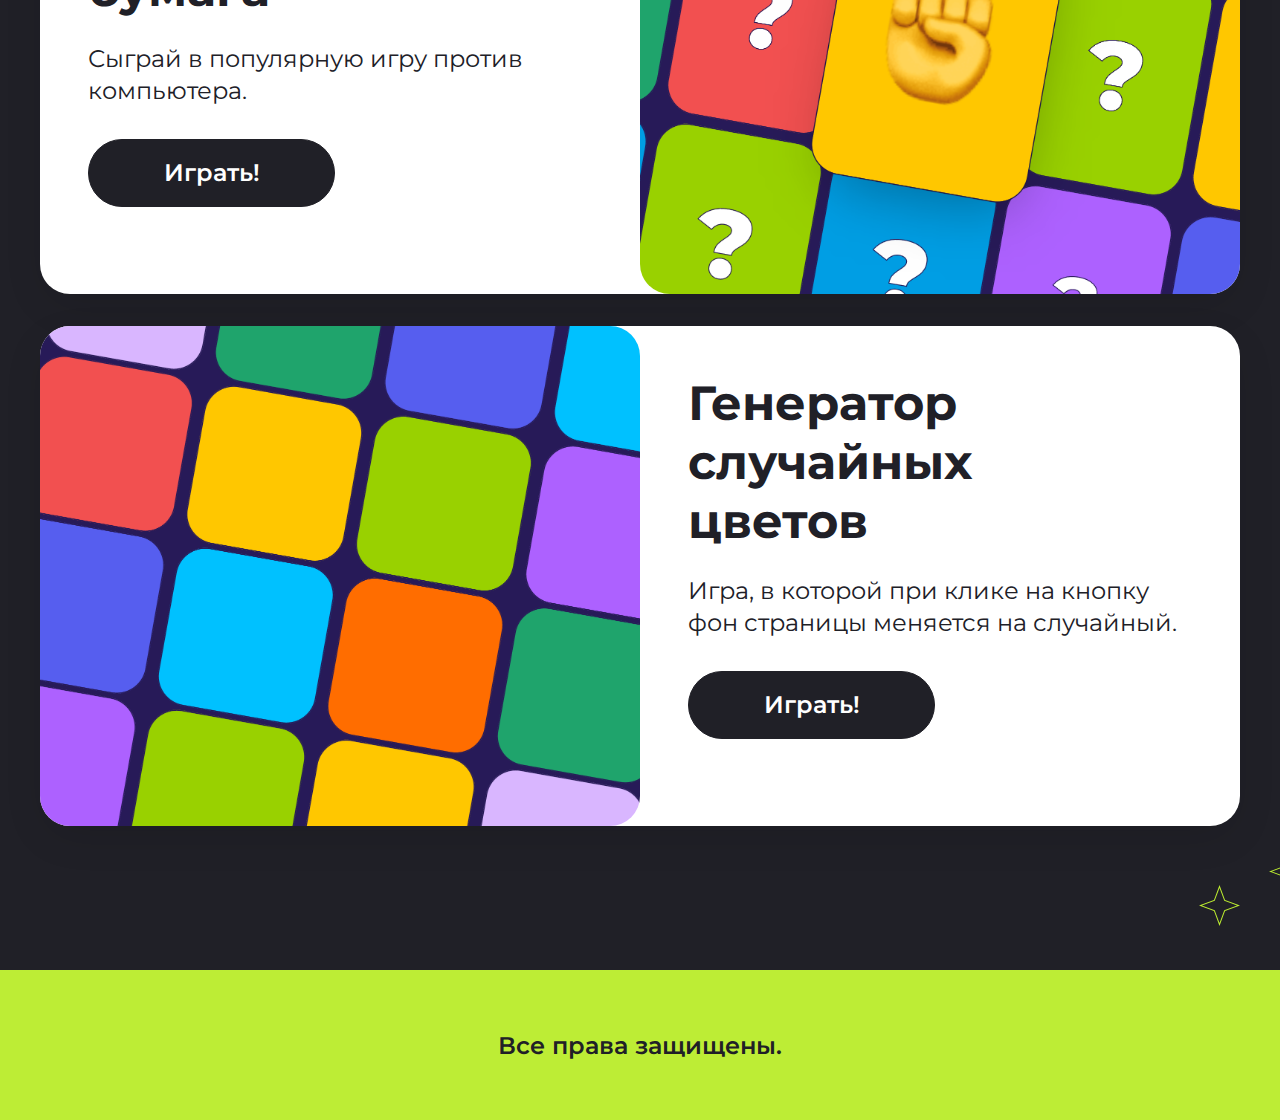
==== commit c94a37cf: "hw5, added animations, fix images" ====
--- a/index.html
+++ b/index.html
@@ -33,42 +33,83 @@
             <img src="/img/lines.svg" alt="Element" class="dec-elements__lines">
         </div>
         <div class="move-bar">
-            <h2 class="move-bar__text">Викторина</h2>
-            <div><svg width="36.000000" height="36.000000" viewBox="0 0 36 36" fill="none" xmlns="http://www.w3.org/2000/svg" xmlns:xlink="http://www.w3.org/1999/xlink">
-                <defs/>
-                <rect width="36.000000" height="36.000000" fill="#FFFFFF" fill-opacity="0"/>
-                <path d="M18 0L13.13 13.13L0 18L13.13 22.86L18 36L22.86 22.86L36 18L22.86 13.13L18 0Z" fill="#202027" fill-opacity="1.000000" fill-rule="evenodd"/>
-            </svg></div>
-            <h2 class="move-bar__text">Угадай число</h2>
-            <div><svg width="36.000000" height="36.000000" viewBox="0 0 36 36" fill="none" xmlns="http://www.w3.org/2000/svg" xmlns:xlink="http://www.w3.org/1999/xlink">
-                <defs/>
-                <rect width="36.000000" height="36.000000" fill="#FFFFFF" fill-opacity="0"/>
-                <path d="M18 0L13.13 13.13L0 18L13.13 22.86L18 36L22.86 22.86L36 18L22.86 13.13L18 0Z" fill="#202027" fill-opacity="1.000000" fill-rule="evenodd"/>
-            </svg></div>
-            <h2 class="move-bar__text">Переверни текст</h2>
-            <div><svg width="36.000000" height="36.000000" viewBox="0 0 36 36" fill="none" xmlns="http://www.w3.org/2000/svg" xmlns:xlink="http://www.w3.org/1999/xlink">
-                <defs/>
-                <rect width="36.000000" height="36.000000" fill="#FFFFFF" fill-opacity="0"/>
-                <path d="M18 0L13.13 13.13L0 18L13.13 22.86L18 36L22.86 22.86L36 18L22.86 13.13L18 0Z" fill="#202027" fill-opacity="1.000000" fill-rule="evenodd"/>
-            </svg></div>
-            <h2 class="move-bar__text">Простая арифметика</h2>
-            <div><svg width="36.000000" height="36.000000" viewBox="0 0 36 36" fill="none" xmlns="http://www.w3.org/2000/svg" xmlns:xlink="http://www.w3.org/1999/xlink">
-                <defs/>
-                <rect width="36.000000" height="36.000000" fill="#FFFFFF" fill-opacity="0"/>
-                <path d="M18 0L13.13 13.13L0 18L13.13 22.86L18 36L22.86 22.86L36 18L22.86 13.13L18 0Z" fill="#202027" fill-opacity="1.000000" fill-rule="evenodd"/>
-            </svg></div>
-            <h2 class="move-bar__text">Камень, ножницы, бумага</h2>
-            <div><svg width="36.000000" height="36.000000" viewBox="0 0 36 36" fill="none" xmlns="http://www.w3.org/2000/svg" xmlns:xlink="http://www.w3.org/1999/xlink">
-                <defs/>
-                <rect width="36.000000" height="36.000000" fill="#FFFFFF" fill-opacity="0"/>
-                <path d="M18 0L13.13 13.13L0 18L13.13 22.86L18 36L22.86 22.86L36 18L22.86 13.13L18 0Z" fill="#202027" fill-opacity="1.000000" fill-rule="evenodd"/>
-            </svg></div>
-            <h2 class="move-bar__text">Генератор случайных цветов</h2>
-            <div><svg width="36.000000" height="36.000000" viewBox="0 0 36 36" fill="none" xmlns="http://www.w3.org/2000/svg" xmlns:xlink="http://www.w3.org/1999/xlink">
-                <defs/>
-                <rect width="36.000000" height="36.000000" fill="#FFFFFF" fill-opacity="0"/>
-                <path d="M18 0L13.13 13.13L0 18L13.13 22.86L18 36L22.86 22.86L36 18L22.86 13.13L18 0Z" fill="#202027" fill-opacity="1.000000" fill-rule="evenodd"/>
-            </svg></div>
+            <div class="move-bar__content">
+                <!-- Первый набор элементов -->
+                <h2 class="move-bar__text">Викторина</h2>
+                <div><svg width="36.000000" height="36.000000" viewBox="0 0 36 36" fill="none" xmlns="http://www.w3.org/2000/svg" xmlns:xlink="http://www.w3.org/1999/xlink">
+                    <defs/>
+                    <rect width="36.000000" height="36.000000" fill="#FFFFFF" fill-opacity="0"/>
+                    <path d="M18 0L13.13 13.13L0 18L13.13 22.86L18 36L22.86 22.86L36 18L22.86 13.13L18 0Z" fill="#202027" fill-opacity="1.000000" fill-rule="evenodd"/>
+                </svg></div>
+                <h2 class="move-bar__text">Угадай число</h2>
+                <div><svg width="36.000000" height="36.000000" viewBox="0 0 36 36" fill="none" xmlns="http://www.w3.org/2000/svg" xmlns:xlink="http://www.w3.org/1999/xlink">
+                    <defs/>
+                    <rect width="36.000000" height="36.000000" fill="#FFFFFF" fill-opacity="0"/>
+                    <path d="M18 0L13.13 13.13L0 18L13.13 22.86L18 36L22.86 22.86L36 18L22.86 13.13L18 0Z" fill="#202027" fill-opacity="1.000000" fill-rule="evenodd"/>
+                </svg></div>
+                <h2 class="move-bar__text">Переверни текст</h2>
+                <div><svg width="36.000000" height="36.000000" viewBox="0 0 36 36" fill="none" xmlns="http://www.w3.org/2000/svg" xmlns:xlink="http://www.w3.org/1999/xlink">
+                    <defs/>
+                    <rect width="36.000000" height="36.000000" fill="#FFFFFF" fill-opacity="0"/>
+                    <path d="M18 0L13.13 13.13L0 18L13.13 22.86L18 36L22.86 22.86L36 18L22.86 13.13L18 0Z" fill="#202027" fill-opacity="1.000000" fill-rule="evenodd"/>
+                </svg></div>
+                <h2 class="move-bar__text">Простая арифметика</h2>
+                <div><svg width="36.000000" height="36.000000" viewBox="0 0 36 36" fill="none" xmlns="http://www.w3.org/2000/svg" xmlns:xlink="http://www.w3.org/1999/xlink">
+                    <defs/>
+                    <rect width="36.000000" height="36.000000" fill="#FFFFFF" fill-opacity="0"/>
+                    <path d="M18 0L13.13 13.13L0 18L13.13 22.86L18 36L22.86 22.86L36 18L22.86 13.13L18 0Z" fill="#202027" fill-opacity="1.000000" fill-rule="evenodd"/>
+                </svg></div>
+                <h2 class="move-bar__text">Камень, ножницы, бумага</h2>
+                <div><svg width="36.000000" height="36.000000" viewBox="0 0 36 36" fill="none" xmlns="http://www.w3.org/2000/svg" xmlns:xlink="http://www.w3.org/1999/xlink">
+                    <defs/>
+                    <rect width="36.000000" height="36.000000" fill="#FFFFFF" fill-opacity="0"/>
+                    <path d="M18 0L13.13 13.13L0 18L13.13 22.86L18 36L22.86 22.86L36 18L22.86 13.13L18 0Z" fill="#202027" fill-opacity="1.000000" fill-rule="evenodd"/>
+                </svg></div>
+                <h2 class="move-bar__text">Генератор случайных цветов</h2>
+                <div><svg width="36.000000" height="36.000000" viewBox="0 0 36 36" fill="none" xmlns="http://www.w3.org/2000/svg" xmlns:xlink="http://www.w3.org/1999/xlink">
+                    <defs/>
+                    <rect width="36.000000" height="36.000000" fill="#FFFFFF" fill-opacity="0"/>
+                    <path d="M18 0L13.13 13.13L0 18L13.13 22.86L18 36L22.86 22.86L36 18L22.86 13.13L18 0Z" fill="#202027" fill-opacity="1.000000" fill-rule="evenodd"/>
+                </svg></div>
+                
+                <!-- Дублируем элементы для бесшовной анимации -->
+                <h2 class="move-bar__text">Викторина</h2>
+                <div><svg width="36.000000" height="36.000000" viewBox="0 0 36 36" fill="none" xmlns="http://www.w3.org/2000/svg" xmlns:xlink="http://www.w3.org/1999/xlink">
+                    <defs/>
+                    <rect width="36.000000" height="36.000000" fill="#FFFFFF" fill-opacity="0"/>
+                    <path d="M18 0L13.13 13.13L0 18L13.13 22.86L18 36L22.86 22.86L36 18L22.86 13.13L18 0Z" fill="#202027" fill-opacity="1.000000" fill-rule="evenodd"/>
+                </svg></div>
+                <h2 class="move-bar__text">Угадай число</h2>
+                <div><svg width="36.000000" height="36.000000" viewBox="0 0 36 36" fill="none" xmlns="http://www.w3.org/2000/svg" xmlns:xlink="http://www.w3.org/1999/xlink">
+                    <defs/>
+                    <rect width="36.000000" height="36.000000" fill="#FFFFFF" fill-opacity="0"/>
+                    <path d="M18 0L13.13 13.13L0 18L13.13 22.86L18 36L22.86 22.86L36 18L22.86 13.13L18 0Z" fill="#202027" fill-opacity="1.000000" fill-rule="evenodd"/>
+                </svg></div>
+                <h2 class="move-bar__text">Переверни текст</h2>
+                <div><svg width="36.000000" height="36.000000" viewBox="0 0 36 36" fill="none" xmlns="http://www.w3.org/2000/svg" xmlns:xlink="http://www.w3.org/1999/xlink">
+                    <defs/>
+                    <rect width="36.000000" height="36.000000" fill="#FFFFFF" fill-opacity="0"/>
+                    <path d="M18 0L13.13 13.13L0 18L13.13 22.86L18 36L22.86 22.86L36 18L22.86 13.13L18 0Z" fill="#202027" fill-opacity="1.000000" fill-rule="evenodd"/>
+                </svg></div>
+                <h2 class="move-bar__text">Простая арифметика</h2>
+                <div><svg width="36.000000" height="36.000000" viewBox="0 0 36 36" fill="none" xmlns="http://www.w3.org/2000/svg" xmlns:xlink="http://www.w3.org/1999/xlink">
+                    <defs/>
+                    <rect width="36.000000" height="36.000000" fill="#FFFFFF" fill-opacity="0"/>
+                    <path d="M18 0L13.13 13.13L0 18L13.13 22.86L18 36L22.86 22.86L36 18L22.86 13.13L18 0Z" fill="#202027" fill-opacity="1.000000" fill-rule="evenodd"/>
+                </svg></div>
+                <h2 class="move-bar__text">Камень, ножницы, бумага</h2>
+                <div><svg width="36.000000" height="36.000000" viewBox="0 0 36 36" fill="none" xmlns="http://www.w3.org/2000/svg" xmlns:xlink="http://www.w3.org/1999/xlink">
+                    <defs/>
+                    <rect width="36.000000" height="36.000000" fill="#FFFFFF" fill-opacity="0"/>
+                    <path d="M18 0L13.13 13.13L0 18L13.13 22.86L18 36L22.86 22.86L36 18L22.86 13.13L18 0Z" fill="#202027" fill-opacity="1.000000" fill-rule="evenodd"/>
+                </svg></div>
+                <h2 class="move-bar__text">Генератор случайных цветов</h2>
+                <div><svg width="36.000000" height="36.000000" viewBox="0 0 36 36" fill="none" xmlns="http://www.w3.org/2000/svg" xmlns:xlink="http://www.w3.org/1999/xlink">
+                    <defs/>
+                    <rect width="36.000000" height="36.000000" fill="#FFFFFF" fill-opacity="0"/>
+                    <path d="M18 0L13.13 13.13L0 18L13.13 22.86L18 36L22.86 22.86L36 18L22.86 13.13L18 0Z" fill="#202027" fill-opacity="1.000000" fill-rule="evenodd"/>
+                </svg></div>
+            </div>
         </div>
     </main>
     <section id="about" class="about center">
@@ -156,7 +197,7 @@
                     <div class="card-long__info">
                         <h3 class="card-long__name">Угадай число</h3>
                         <p class="card-long__p">Попробуй угадать случайное<br>число от 1 до 100.</p>
-                        <a href="#" class="card-long__btn">Играть!</a>
+                        <a onclick="guessNumber()" class="card-long__btn">Играть!</a>
                     </div>
                     <div class="card-long__img card-long__img_1"></div>
                 </div>
@@ -220,6 +261,7 @@
     <footer class="footer">
         <p class="footer__p">Все права защищены.</p>
     </footer>
-    <script src="./js/tasks3.js"></script>
+    <!-- <script src="./js/tasks4.js"></script> -->
+    <script src="./js/mini_games.js"></script>
 </body>
 </html>
--- a/css/style.css
+++ b/css/style.css
@@ -1,4 +1,8 @@
 @charset "UTF-8";
+html {
+  scroll-behavior: smooth;
+}
+
 * {
   margin: 0;
   padding: 0;
@@ -141,10 +145,6 @@
   display: flex;
   position: absolute;
   top: 710px;
-  align-items: center;
-  gap: 51px;
-  padding-left: 49px;
-  padding-right: 49px;
   height: 90px;
   background-color: rgb(188, 236, 48);
 }
@@ -159,7 +159,21 @@
   text-transform: uppercase;
   white-space: nowrap;
 }
-
+.move-bar__content {
+  display: flex;
+  align-items: center;
+  gap: 51px;
+  animation: scroll 30s linear infinite;
+}
+
+@keyframes scroll {
+  0% {
+    transform: translateX(0);
+  }
+  100% {
+    transform: translateX(-50%);
+  }
+}
 .about {
   height: 1470px;
   background-color: rgb(32, 32, 39);
@@ -219,6 +233,7 @@
   border-radius: 30px;
   box-shadow: 0px 12.61px 42.25px -7.57px rgba(0, 0, 0, 0.13);
   width: 378.6666666667px;
+  transition: all 0.3s ease-in-out;
 }
 .card__img {
   border-radius: 30px;
@@ -266,12 +281,19 @@
   margin-top: 16px;
 }
 
+.card:hover {
+  transform: scale(1.09);
+  margin-top: 6px;
+  margin-bottom: 6px;
+}
+
 .card-long {
   background-color: rgb(255, 255, 255);
   border-radius: 30px;
   box-shadow: 0px 12.61px 42.25px -7.57px rgba(0, 0, 0, 0.13);
   width: 100%;
   height: 500px;
+  scroll-margin-top: 250px;
 }
 .card-long__info {
   margin: 48px;
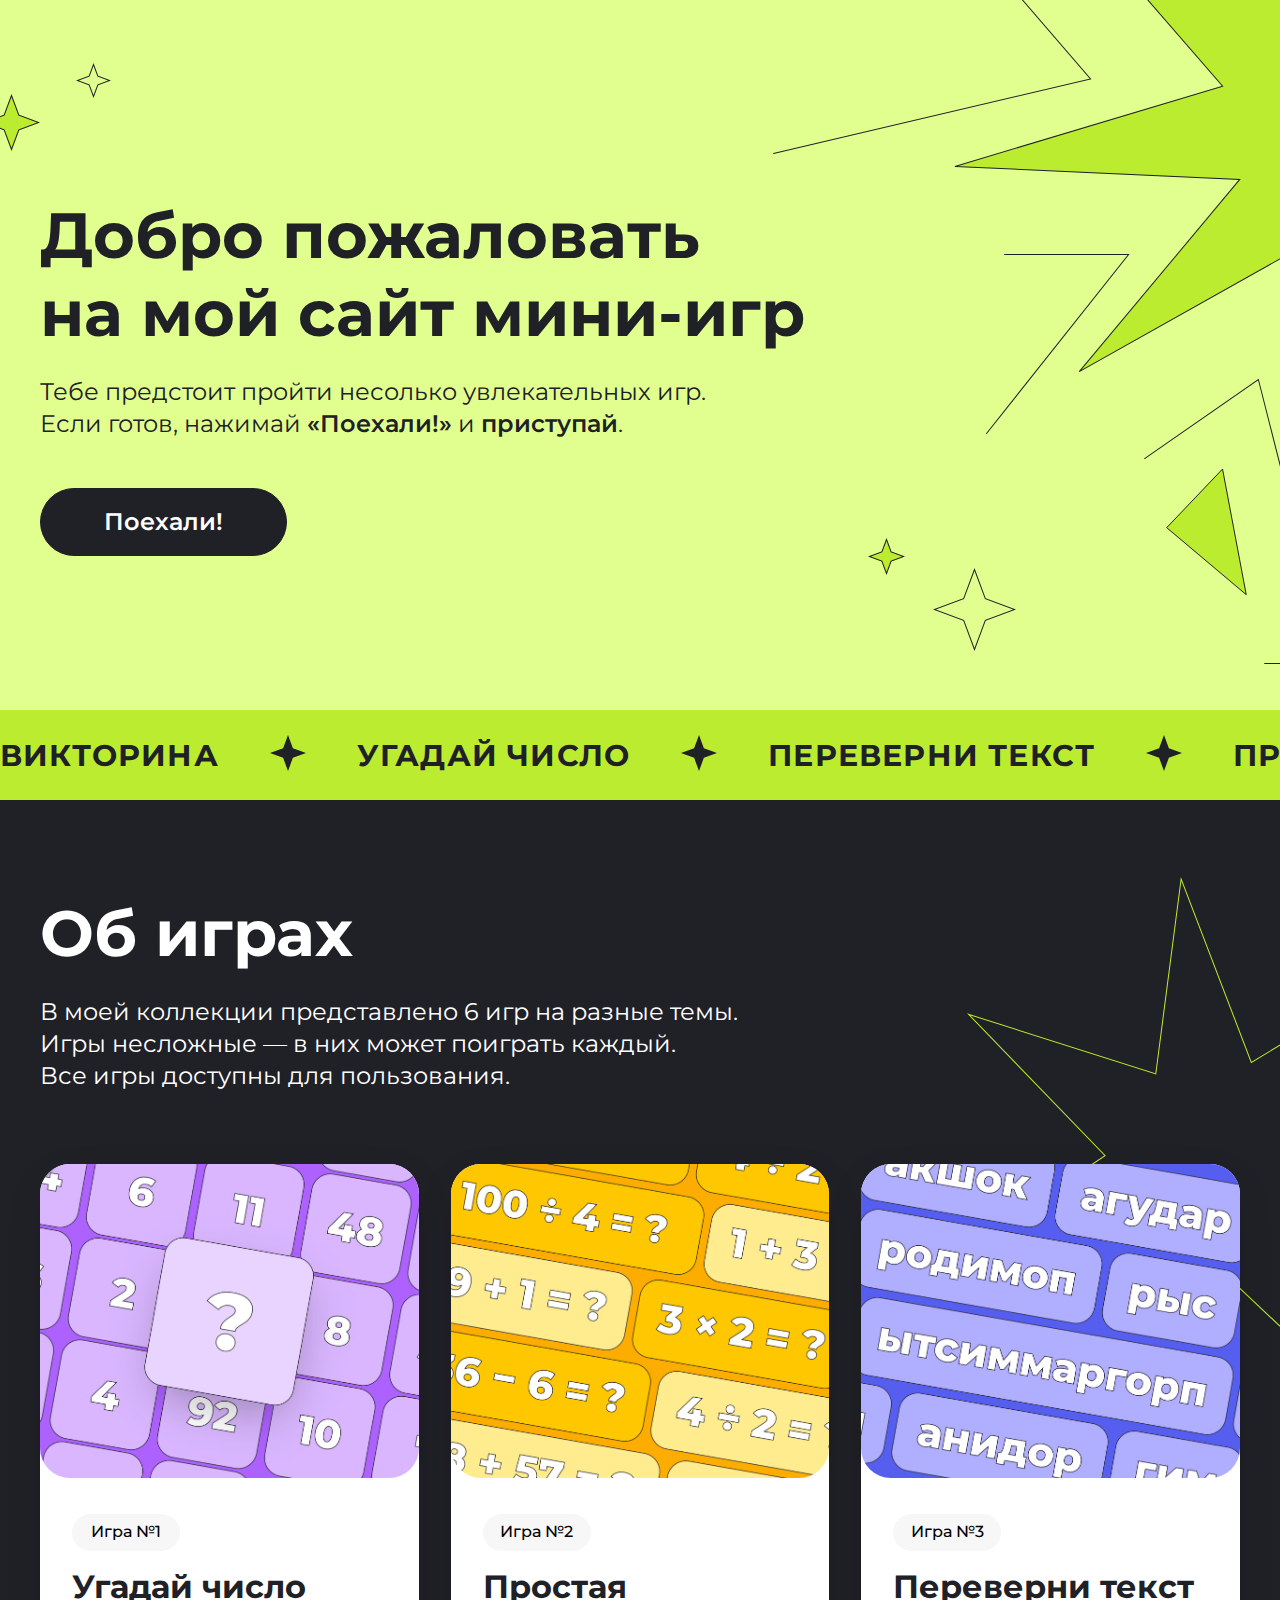
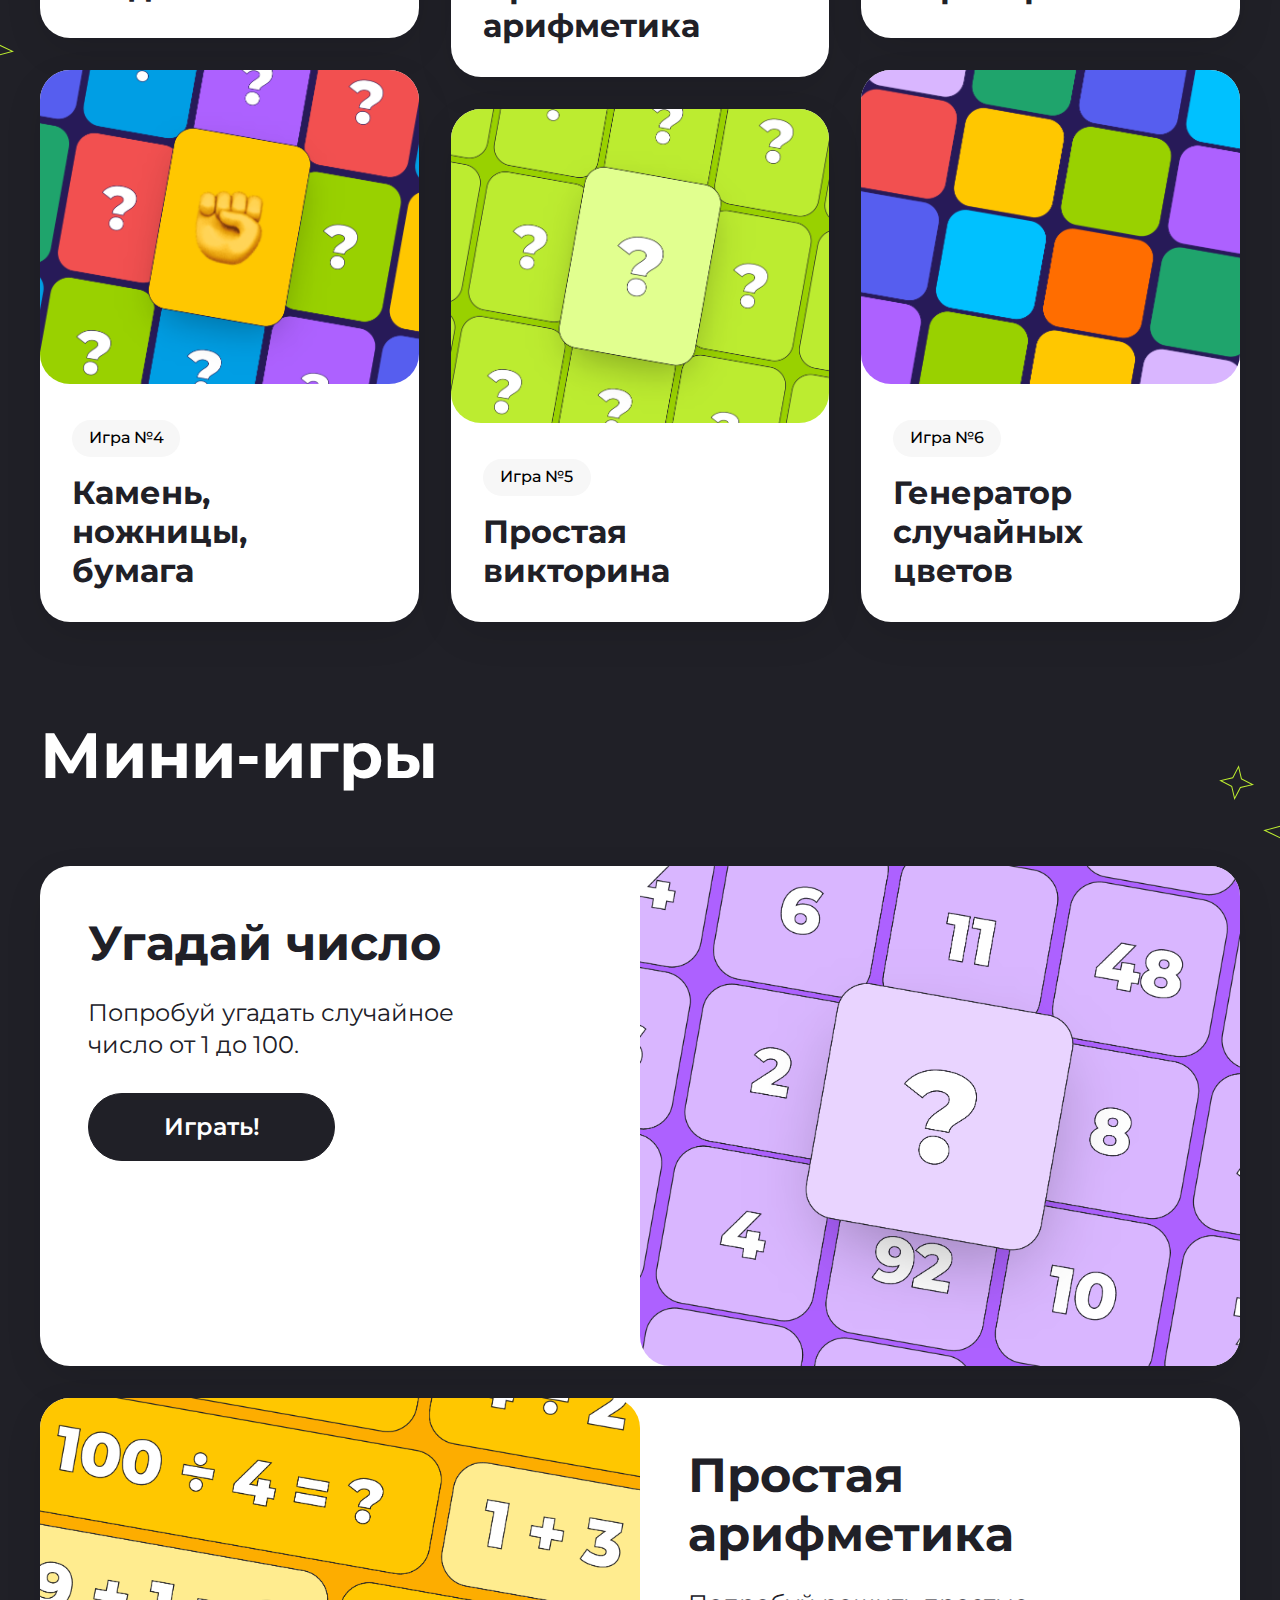
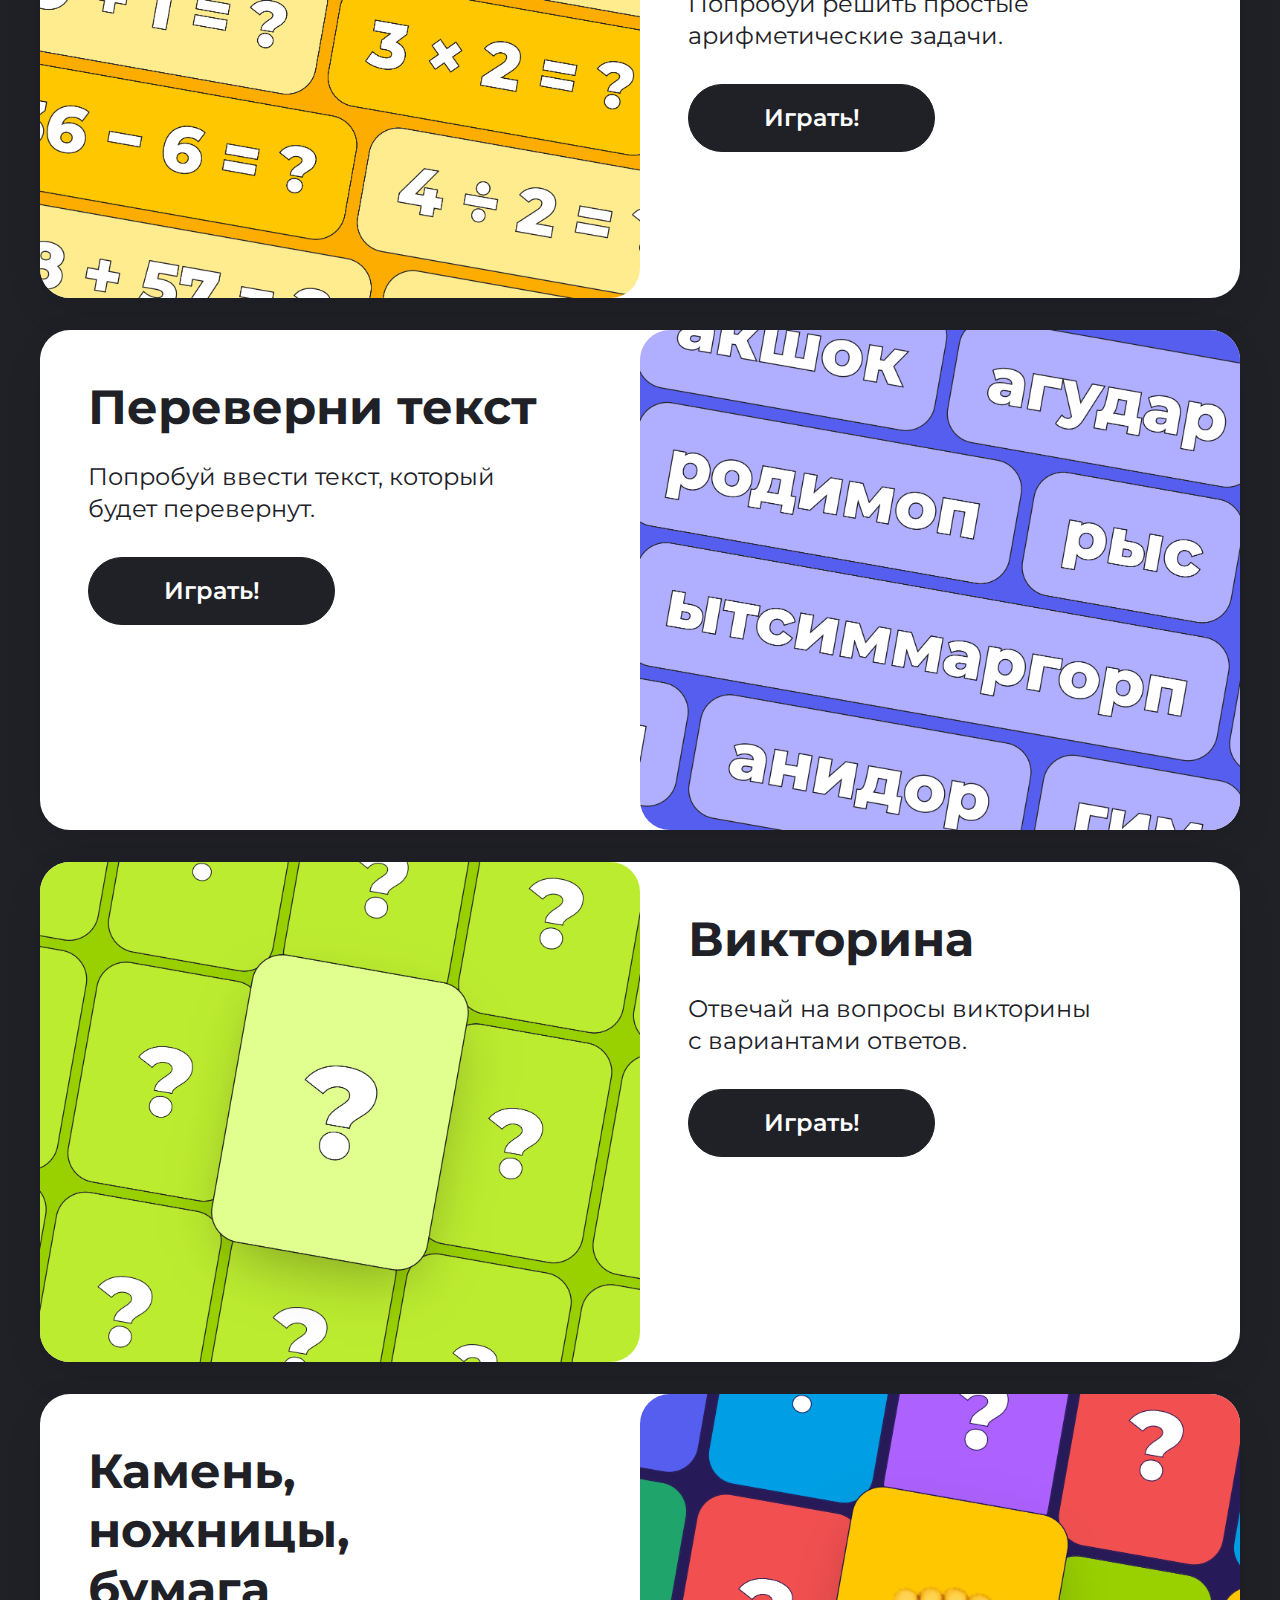
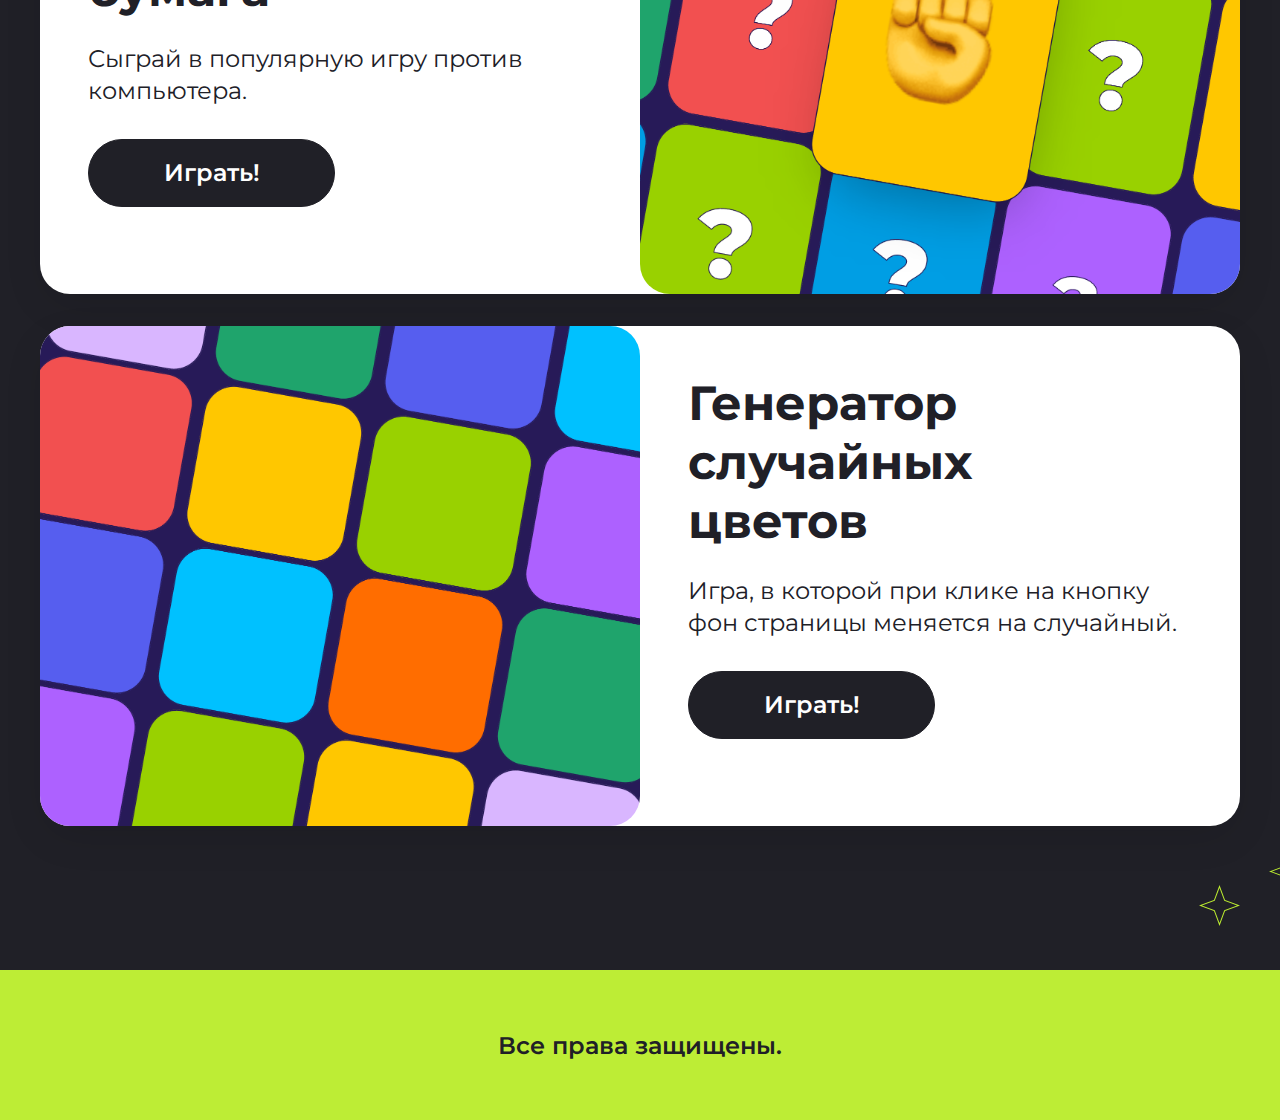
==== commit a9b3669f: "(FIx bad practice) Removed the indentation in: hover; Now instead of the tag link tag button in the " ====
--- a/index.html
+++ b/index.html
@@ -24,13 +24,13 @@
                 <a href="#mgames" class="top__btn top__btn_mobile">Поехали!</a>
         </div>
         <div class="dec-elements">
-            <img src="/img/star_1.svg" alt="Декоративная звезда" class="dec-elements__star dec-elements__star_1" aria-label="Декоративный элемент">
-            <img src="/img/star_2.svg" alt="Декоративная звезда" class="dec-elements__star dec-elements__star_2" aria-label="Декоративный элемент">
-            <img src="/img/star_3.svg" alt="Element" class="dec-elements__star dec-elements__star_3">
-            <img src="/img/star_4.svg" alt="Element" class="dec-elements__star dec-elements__star_4">
-            <img src="/img/star_5.svg" alt="Element" class="dec-elements__star dec-elements__star_5">
-            <img src="/img/triangle.svg" alt="Element" class="dec-elements__triangle">
-            <img src="/img/lines.svg" alt="Element" class="dec-elements__lines">
+            <img src="./img/star_1.svg" alt="Декоративная звезда" class="dec-elements__star dec-elements__star_1" aria-label="Декоративный элемент">
+            <img src="./img/star_2.svg" alt="Декоративная звезда" class="dec-elements__star dec-elements__star_2" aria-label="Декоративный элемент">
+            <img src="./img/star_3.svg" alt="Element" class="dec-elements__star dec-elements__star_3">
+            <img src="./img/star_4.svg" alt="Element" class="dec-elements__star dec-elements__star_4">
+            <img src="./img/star_5.svg" alt="Element" class="dec-elements__star dec-elements__star_5">
+            <img src="./img/triangle.svg" alt="Element" class="dec-elements__triangle">
+            <img src="./img/lines.svg" alt="Element" class="dec-elements__lines">
         </div>
         <div class="move-bar">
             <div class="move-bar__content">
@@ -124,7 +124,7 @@
             <div class="cards__col">
                 <article class="card">
                     <a href="#game1" class="card__link">
-                        <div class="card__img card__img_1"></div>
+                        <img src="../img/card_cover_1.png" alt="Картинка мини-игры" class="card__img">
                         <div class="card__info">
                             <h4 class="card__ground">Игра №1</h4>
                             <h3 class="card__name">Угадай число</h3>
@@ -133,7 +133,7 @@
                 </article>
                 <article class="card">
                     <a href="#game4" class="card__link">
-                        <div class="card__img card__img_4"></div>
+                        <img src="../img/card_cover_4.png" alt="Картинка мини-игры" class="card__img">
                         <div class="card__info">
                             <h4 class="card__ground">Игра №4</h4>
                             <h3 class="card__name">Камень, ножницы,<br>бумага</h3>
@@ -144,7 +144,7 @@
             <div class="cards__col">
                 <article class="card">
                     <a href="#game2" class="card__link">
-                        <div class="card__img card__img_2"></div>
+                        <img src="../img/card_cover_2.png" alt="Картинка мини-игры" class="card__img">
                         <div class="card__info">
                             <h4 class="card__ground">Игра №2</h4>
                             <h3 class="card__name">Простая арифметика</h3>
@@ -153,7 +153,7 @@
                 </article>
                 <article class="card">
                     <a href="#game5" class="card__link">
-                        <div class="card__img card__img_5"></div>
+                        <img src="../img/card_cover_5.png" alt="Картинка мини-игры" class="card__img">
                         <div class="card__info">
                             <h4 class="card__ground">Игра №5</h4>
                             <h3 class="card__name">Простая викторина</h3>
@@ -165,7 +165,7 @@
             <div class="cards__col">
                 <article class="card">
                     <a href="#game3" class="card__link">
-                        <div class="card__img card__img_3"></div>
+                        <img src="../img/card_cover_3.png" alt="Картинка мини-игры" class="card__img">
                         <div class="card__info">
                             <h4 class="card__ground">Игра №3</h4>
                             <h3 class="card__name">Переверни текст</h3>
@@ -174,7 +174,7 @@
                 </article>
                 <article class="card">
                     <a href="#game6" class="card__link">
-                        <div class="card__img card__img_6"></div>
+                        <img src="../img/card_cover_6.png" alt="Картинка мини-игры" class="card__img">
                         <div class="card__info">
                             <h4 class="card__ground">Игра №6</h4>
                             <h3 class="card__name">Генератор случайных цветов</h3>
@@ -184,9 +184,9 @@
             </div>
         </div>
         <div class="dec-elements">
-            <img src="/img/star_6.svg" class="dec-elements__star dec-elements__star_6" alt="Element">
-            <img src="/img/star_7.svg" class="dec-elements__star dec-elements__star_7" alt="Element">
-            <img src="/img/star_8.svg" class="dec-elements__star dec-elements__star_8" alt="Element">
+            <img src="./img/star_6.svg" class="dec-elements__star dec-elements__star_6" alt="Element">
+            <img src="./img/star_7.svg" class="dec-elements__star dec-elements__star_7" alt="Element">
+            <img src="./img/star_8.svg" class="dec-elements__star dec-elements__star_8" alt="Element">
         </div>
     </section>
     <section id="mgames" class="mgames center">
@@ -197,9 +197,9 @@
                     <div class="card-long__info">
                         <h3 class="card-long__name">Угадай число</h3>
                         <p class="card-long__p">Попробуй угадать случайное<br>число от 1 до 100.</p>
-                        <a onclick="guessNumber()" class="card-long__btn">Играть!</a>
-                    </div>
-                    <div class="card-long__img card-long__img_1"></div>
+                        <button onclick="guessNumberGame1()" class="card-long__btn">Играть!</button>
+                    </div>
+                    <img src="../img/card_cover_1.png" alt="Картинка мини-игры" class="card-long__img">
                 </div>
             </article>
             <article id="game2" class="card-long">
@@ -207,9 +207,9 @@
                     <div class="card-long__info">
                         <h3 class="card-long__name">Простая<br>арифметика</h3>
                         <p class="card-long__p">Попробуй решить простые арифметические задачи.</p>
-                        <a href="#" class="card-long__btn">Играть!</a>
-                    </div>
-                    <div class="card-long__img card-long__img_2"></div>
+                        <button onclick="solveTaskGame2()" class="card-long__btn">Играть!</button>
+                    </div>
+                    <img src="../img/card_cover_2.png" alt="Картинка мини-игры" class="card-long__img">
                 </div>
             </article>
             <article id="game3" class="card-long">
@@ -217,9 +217,9 @@
                     <div class="card-long__info">
                         <h3 class="card-long__name">Переверни текст</h3>
                         <p class="card-long__p">Попробуй ввести текст, который <br>будет перевернут.</p>
-                        <a href="#" class="card-long__btn">Играть!</a>
-                    </div>
-                    <div class="card-long__img card-long__img_3"></div>
+                        <button onclick="reverseTextGame3()" class="card-long__btn">Играть!</button>
+                    </div>
+                    <img src="../img/card_cover_3.png" alt="Картинка мини-игры" class="card-long__img">
                 </div>
             </article>
             <article id="game5" class="card-long">
@@ -227,9 +227,9 @@
                     <div class="card-long__info">
                         <h3 class="card-long__name">Викторина</h3>
                         <p class="card-long__p">Отвечай на вопросы викторины<br>с вариантами ответов.</p>
-                        <a href="#" class="card-long__btn">Играть!</a>
-                    </div>
-                    <div class="card-long__img card-long__img_5"></div>
+                        <button onclick="QuizGame4()" class="card-long__btn">Играть!</button>
+                    </div>
+                    <img src="../img/card_cover_5.png" alt="Картинка мини-игры" class="card-long__img">
                 </div>
             </article>
             <article class="card-long">
@@ -237,9 +237,9 @@
                     <div class="card-long__info">
                         <h3 class="card-long__name">Камень, <br>ножницы, <br>бумага</h3>
                         <p class="card-long__p">Сыграй в популярную игру против компьютера.</p>
-                        <a href="#" class="card-long__btn">Играть!</a>
-                    </div>
-                    <div class="card-long__img card-long__img_4"></div>
+                        <button href="#" class="card-long__btn">Играть!</button>
+                    </div>
+                    <img src="../img/card_cover_4.png" alt="Картинка мини-игры" class="card-long__img">
                 </div>
             </article>
             <article id="game6" class="card-long">
@@ -247,21 +247,21 @@
                     <div class="card-long__info">
                         <h3 class="card-long__name">Генератор <br>случайных <br>цветов</h3>
                         <p class="card-long__p">Игра, в которой при клике на кнопку фон страницы меняется на случайный.</p>
-                        <a href="#" class="card-long__btn">Играть!</a>
-                    </div>
-                    <div class="card-long__img card-long__img_6"></div>
+                        <button href="#" class="card-long__btn">Играть!</button>
+                    </div>
+                    <img src="../img/card_cover_6.png" alt="Картинка мини-игры" class="card-long__img">
                 </div>
             </article>
         </div>
         <div class="dec-elements">
-            <img src="/img/stars_up.svg" class="dec-elements__star dec-elements__star_9" alt="Element">
-            <img src="/img/stars_down.svg" class="dec-elements__star dec-elements__star_10" alt="Element">
+            <img src="./img/stars_up.svg" class="dec-elements__star dec-elements__star_9" alt="Element">
+            <img src="./img/stars_down.svg" class="dec-elements__star dec-elements__star_10" alt="Element">
         </div>
     </section>
     <footer class="footer">
         <p class="footer__p">Все права защищены.</p>
     </footer>
-    <!-- <script src="./js/tasks4.js"></script> -->
+    <!-- <script src="./js/tasks6.js"></script> -->
     <script src="./js/mini_games.js"></script>
 </body>
 </html>
--- a/css/style.css
+++ b/css/style.css
@@ -236,28 +236,11 @@
   transition: all 0.3s ease-in-out;
 }
 .card__img {
+  width: 100%;
   border-radius: 30px;
   background-repeat: no-repeat;
   background-size: cover;
   height: 314px;
-}
-.card__img_1 {
-  background-image: url("/img/card_cover_1.png");
-}
-.card__img_2 {
-  background-image: url("/img/card_cover_2.png");
-}
-.card__img_3 {
-  background-image: url("/img/card_cover_3.png");
-}
-.card__img_4 {
-  background-image: url("/img/card_cover_4.png");
-}
-.card__img_5 {
-  background-image: url("/img/card_cover_5.png");
-}
-.card__img_6 {
-  background-image: url("/img/card_cover_6.png");
 }
 .card__info {
   margin: 32px;
@@ -299,29 +282,12 @@
   margin: 48px;
 }
 .card-long__img {
+  width: 100%;
   border-radius: 30px;
   background-repeat: no-repeat;
   background-size: cover;
   height: 500px;
   width: 100%;
-}
-.card-long__img_1 {
-  background-image: url("/img/card_cover_1.png");
-}
-.card-long__img_2 {
-  background-image: url("/img/card_cover_2.png");
-}
-.card-long__img_3 {
-  background-image: url("/img/card_cover_3.png");
-}
-.card-long__img_4 {
-  background-image: url("/img/card_cover_4.png");
-}
-.card-long__img_5 {
-  background-image: url("/img/card_cover_5.png");
-}
-.card-long__img_6 {
-  background-image: url("/img/card_cover_6.png");
 }
 .card-long__content {
   display: grid;
@@ -589,29 +555,12 @@
     margin-bottom: 32px;
   }
   .card-long__img {
+    width: 100%;
     border-radius: 30px;
     background-repeat: no-repeat;
     background-size: cover;
     height: 285px;
     width: 100%;
-  }
-  .card-long__img_1 {
-    background-image: url("/img/card_cover_1.png");
-  }
-  .card-long__img_2 {
-    background-image: url("/img/card_cover_2.png");
-  }
-  .card-long__img_3 {
-    background-image: url("/img/card_cover_3.png");
-  }
-  .card-long__img_4 {
-    background-image: url("/img/card_cover_4.png");
-  }
-  .card-long__img_5 {
-    background-image: url("/img/card_cover_5.png");
-  }
-  .card-long__img_6 {
-    background-image: url("/img/card_cover_6.png");
   }
   .card-long__content {
     display: flex;
